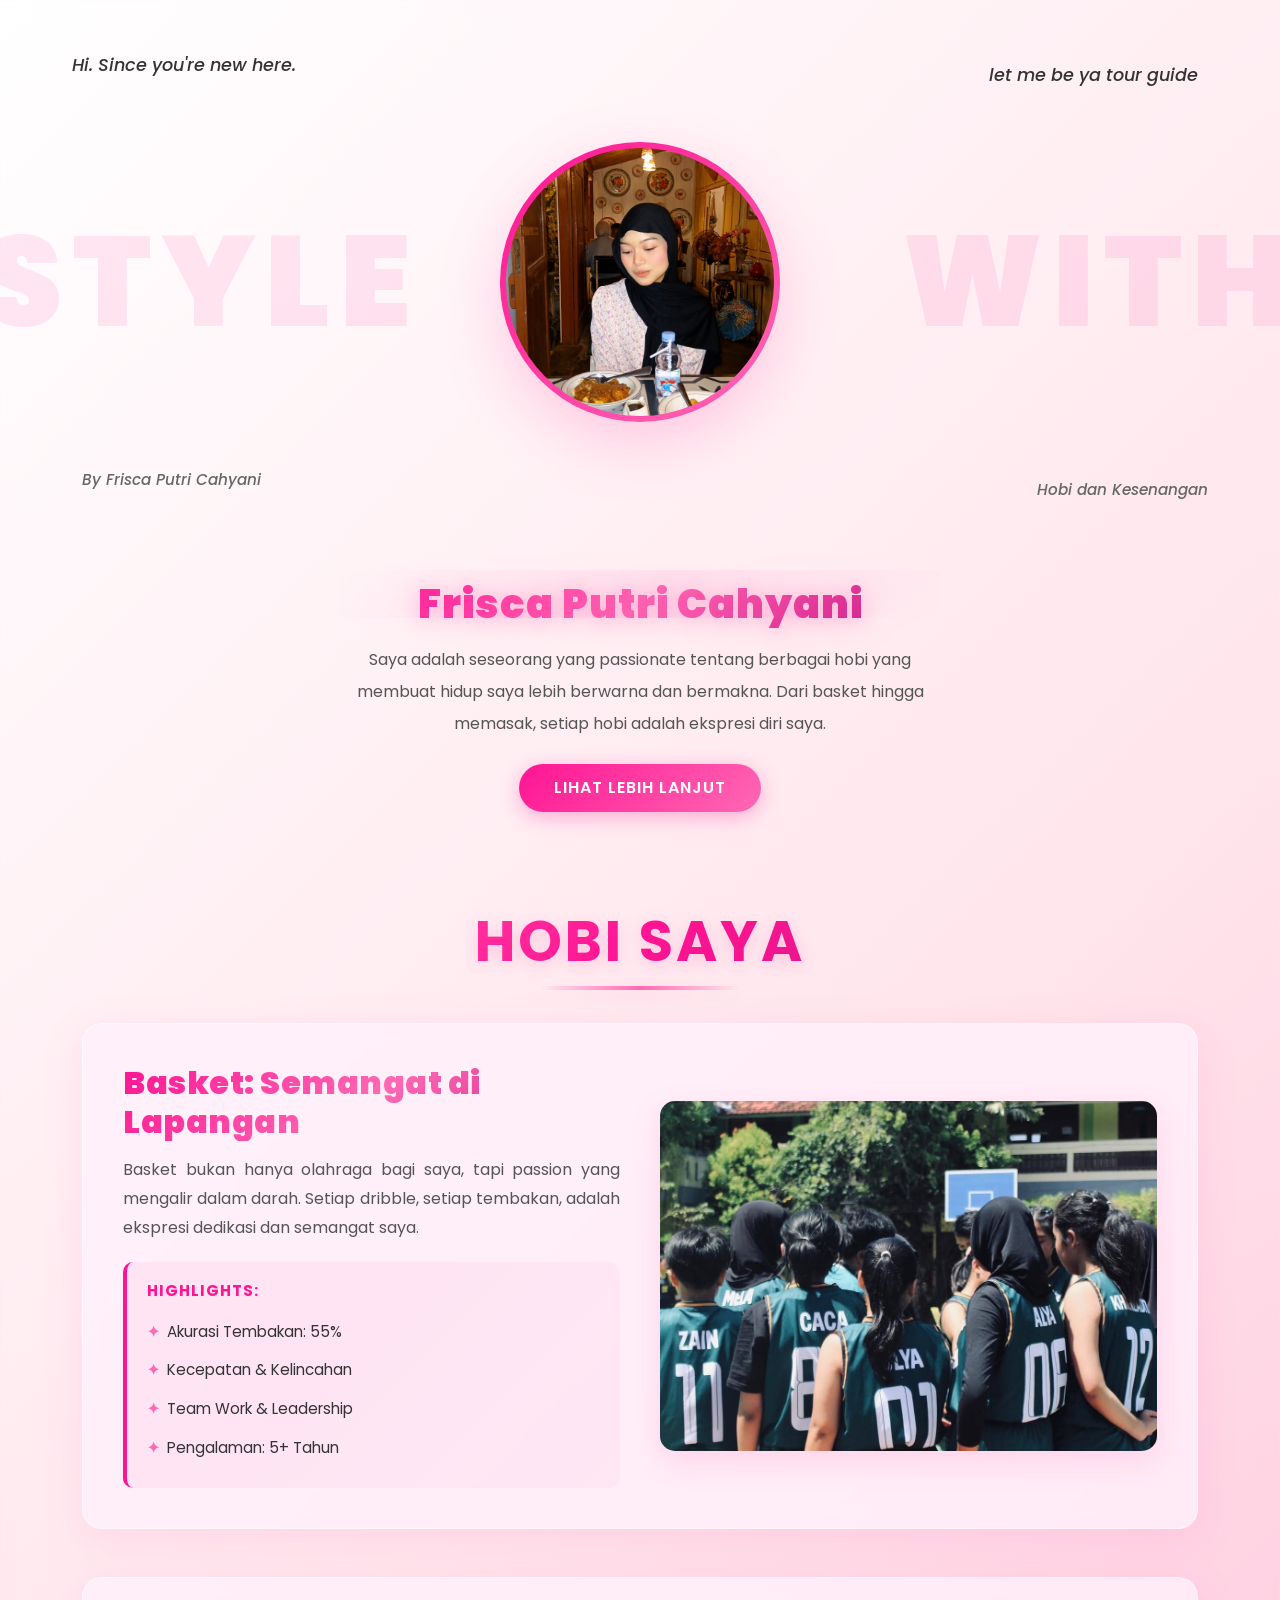
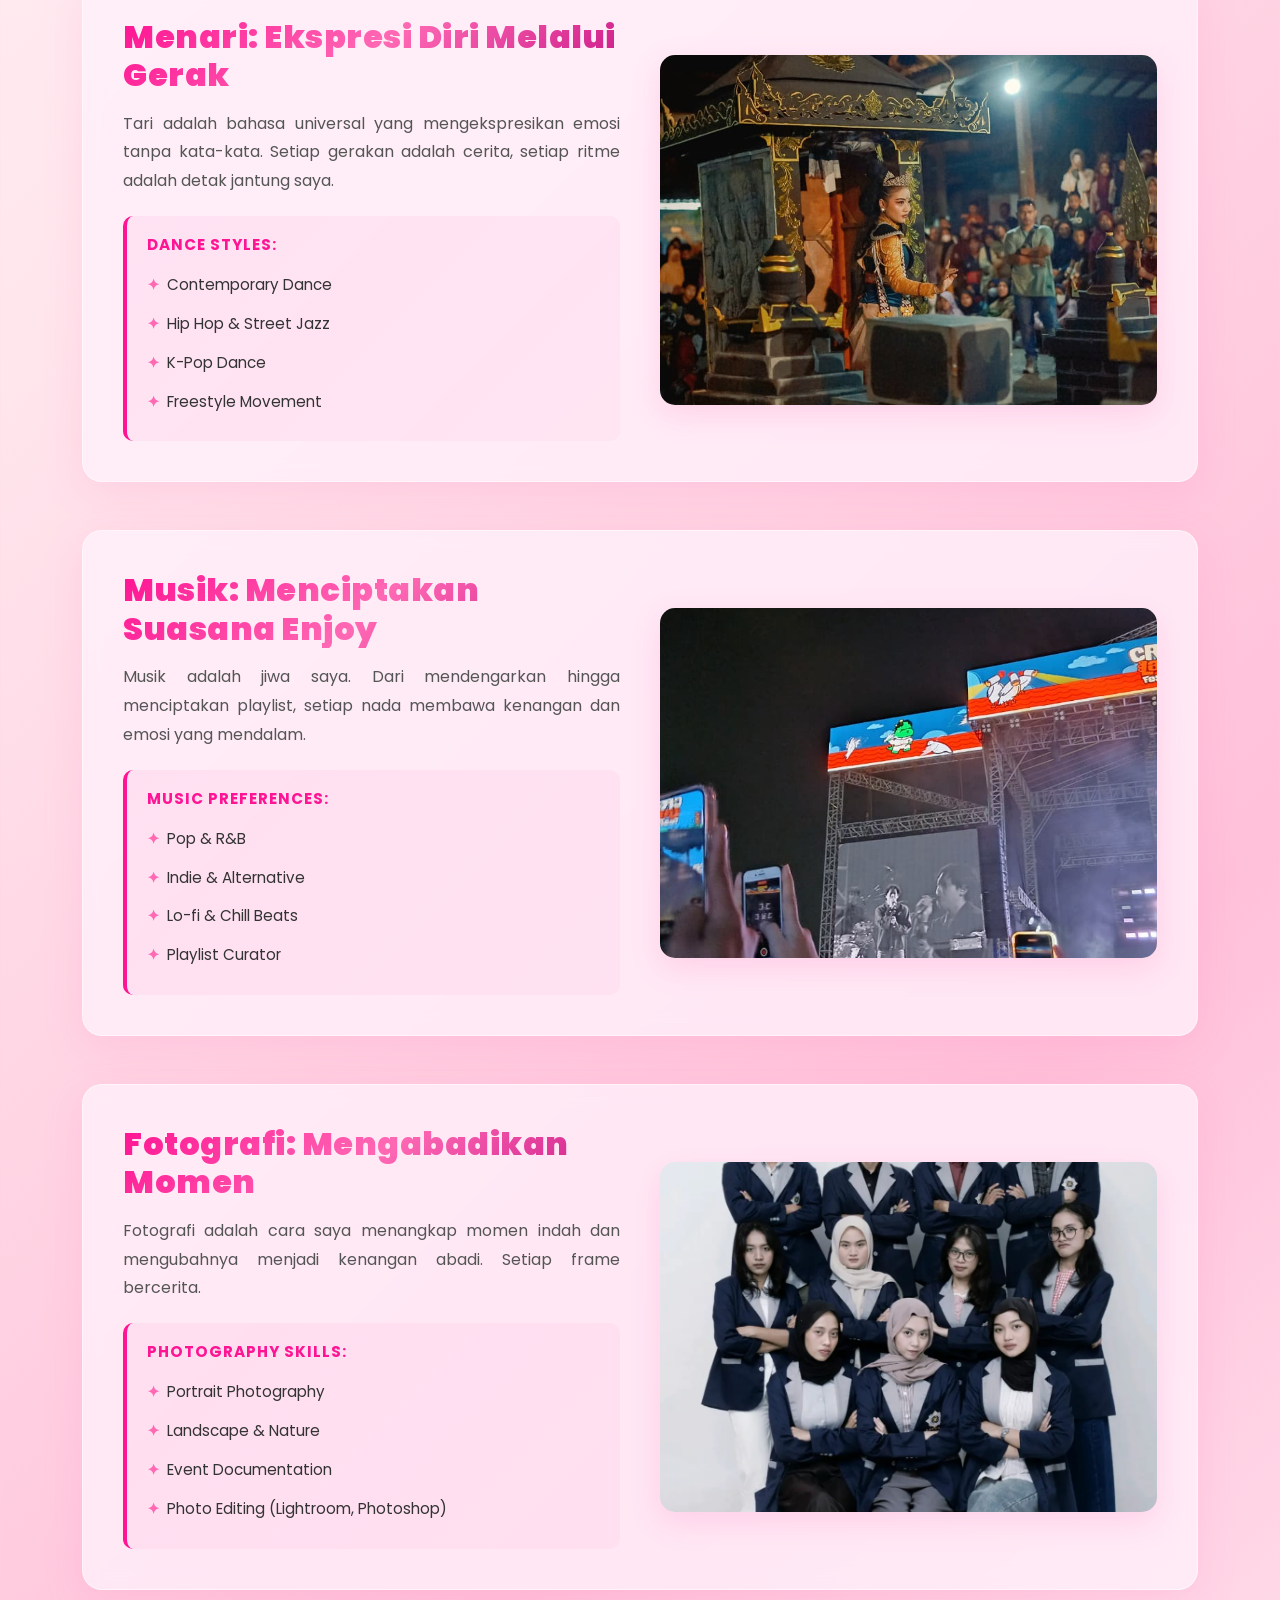
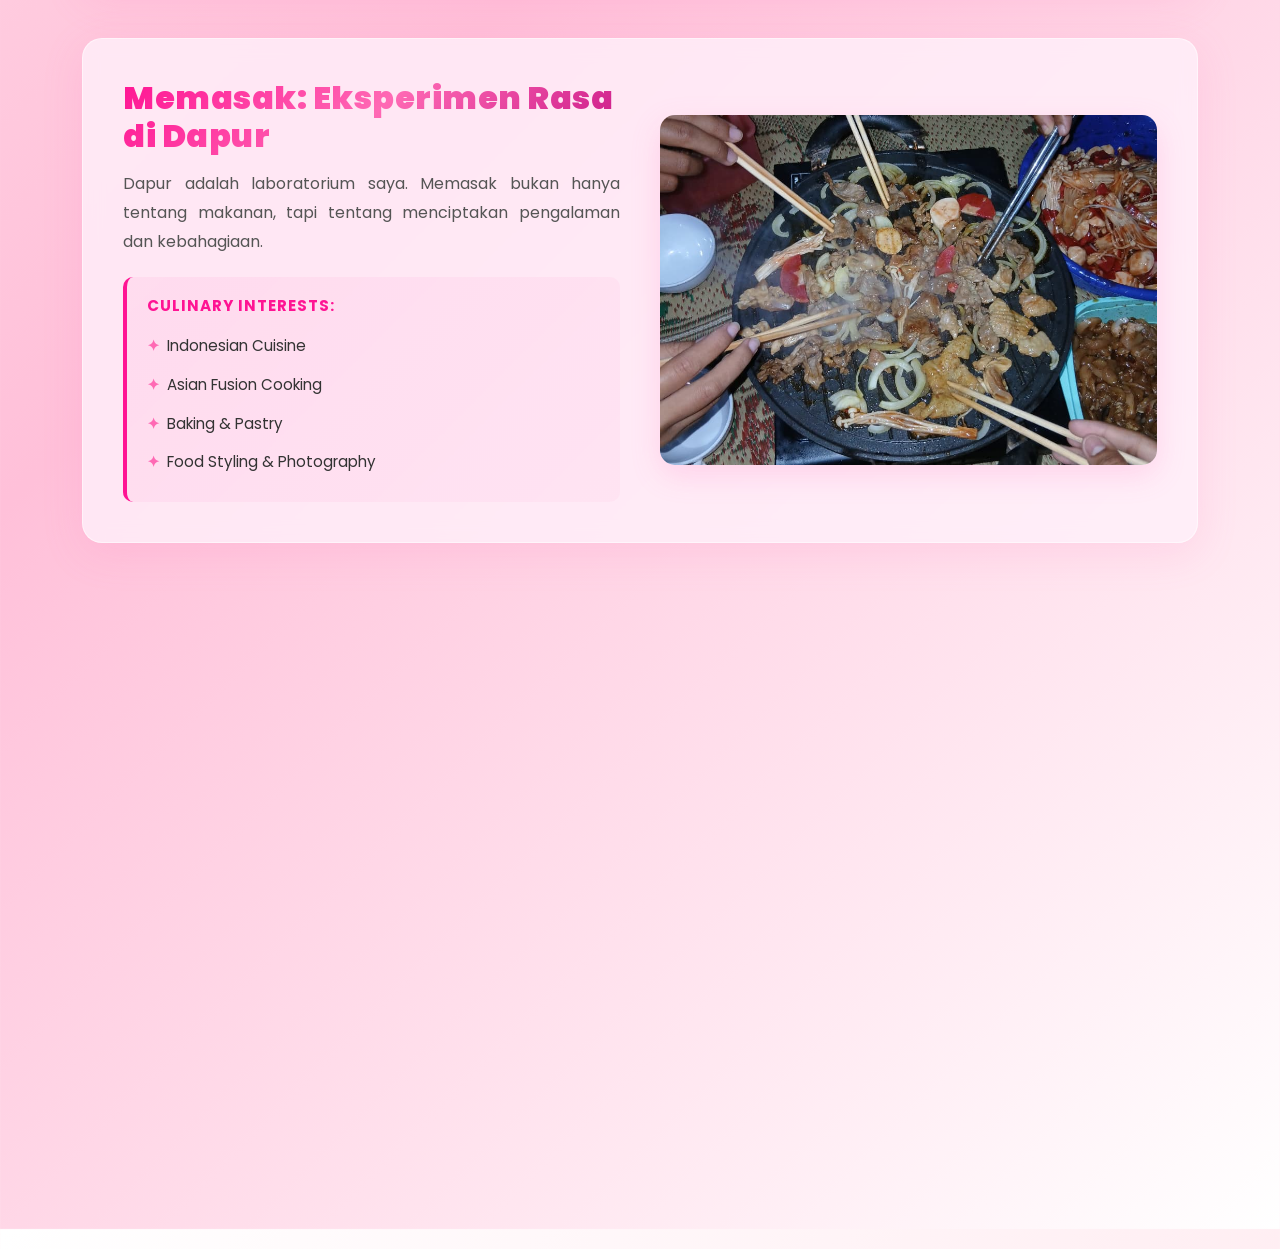
==== index.html @ e62636aa "Add initial HTML, CSS, and JavaScript files for personal profile project" ====
<!DOCTYPE html>
<html lang="id">
<head>
    <meta charset="UTF-8">
    <meta name="viewport" content="width=device-width, initial-scale=1.0">
    <title>Profil Saya: Perjalanan Basket</title>
    
    <link href="https://cdn.jsdelivr.net/npm/bootstrap@5.3.0/dist/css/bootstrap.min.css" rel="stylesheet">
    
    <link href="https://unpkg.com/aos@2.3.1/dist/aos.css" rel="stylesheet">
    
    <link rel="stylesheet" href="https://cdnjs.cloudflare.com/ajax/libs/font-awesome/6.4.0/css/all.min.css">
    
    <link href="https://fonts.googleapis.com/css2?family=Poppins:wght@300;400;600;700&display=swap" rel="stylesheet">
    
    <link rel="stylesheet" href="styles.css">
</head>
<body>

    <div class="container-fluid p-0">
        <main class="main-content p-4 p-lg-5">
            
            <div class="hero-section position-relative" data-aos="fade-up">
                <div class="hero-background">
                    <!-- Text di atas kiri -->
                    <div class="floating-text text-top-left">
                        <p>Hi. Since you're new here.</p>
                    </div>

                    <!-- Foto di tengah -->
                    <div class="profile-image-container">
                        <div class="profile-image-wrapper">
                            <img src="image.png" alt="Foto Profil" class="profile-image">
                        </div>
                    </div>

                    <!-- Text di atas kanan -->
                    <div class="floating-text text-top-right">
                        <p>let me be ya tour guide</p>
                    </div>

                    <!-- Big text belakang (left) -->
                    <div class="big-background-text text-left-bg">STYLE</div>

                    <!-- Big text belakang (right) -->
                    <div class="big-background-text text-right-bg">WITH</div>

                    <!-- Small text di bawah kanan -->
                    <div class="floating-text text-bottom-right">
                        <p>Hobi dan Kesenangan</p>
                    </div>

                    <!-- Small text di bawah kiri -->
                    <div class="floating-text text-bottom-left">
                        <p>By Frisca Putri Cahyani</p>
                    </div>
                </div>

                <!-- Profile info -->
                <div class="profile-info-section text-center mt-5">
                    <h1 class="profile-name mb-3">Frisca Putri Cahyani</h1>
                    <p class="profile-description text-muted lh-lg">
                        Saya adalah seseorang yang passionate tentang berbagai hobi yang membuat hidup saya lebih berwarna dan bermakna. Dari basket hingga memasak, setiap hobi adalah ekspresi diri saya.
                    </p>
                    <div class="mt-4">
                        <button class="btn btn-custom">LIHAT LEBIH LANJUT</button>
                    </div>
                </div>
            </div>

            <div class="container py-5" data-aos="fade-up">
                <h2 class="text-center fw-bold hobi-heading mb-5">HOBI SAYA</h2>
                
                <!-- Hobby 1: Basket -->
                <div class="hobby-portfolio mb-5 portfolio-item" data-aos="fade-up">
                    <div class="portfolio-container">
                        <div class="portfolio-left">
                            <h3 class="portfolio-title">Basket: Semangat di Lapangan</h3>
                            <p class="portfolio-text">
                                Basket bukan hanya olahraga bagi saya, tapi passion yang mengalir dalam darah. Setiap dribble, setiap tembakan, adalah ekspresi dedikasi dan semangat saya.
                            </p>
                            <div class="portfolio-highlights">
                                <h5>Highlights:</h5>
                                <ul>
                                    <li>Akurasi Tembakan: 55%</li>
                                    <li>Kecepatan & Kelincahan</li>
                                    <li>Team Work & Leadership</li>
                                    <li>Pengalaman: 5+ Tahun</li>
                                </ul>
                            </div>
                        </div>
                        <div class="portfolio-right">
                            <img src="/images/basket.png" alt="Basket" class="portfolio-image">
                        </div>
                    </div>
                </div>

                <!-- Hobby 2: Menari -->
                <div class="hobby-portfolio mb-5 portfolio-item portfolio-reverse" data-aos="fade-up">
                    <div class="portfolio-container">
                        <div class="portfolio-left">
                            <img src="/images/nari.png" alt="Menari" class="portfolio-image">
                        </div>
                        <div class="portfolio-right">
                            <h3 class="portfolio-title">Menari: Ekspresi Diri Melalui Gerak</h3>
                            <p class="portfolio-text">
                                Tari adalah bahasa universal yang mengekspresikan emosi tanpa kata-kata. Setiap gerakan adalah cerita, setiap ritme adalah detak jantung saya.
                            </p>
                            <div class="portfolio-highlights">
                                <h5>Dance Styles:</h5>
                                <ul>
                                    <li>Contemporary Dance</li>
                                    <li>Hip Hop & Street Jazz</li>
                                    <li>K-Pop Dance</li>
                                    <li>Freestyle Movement</li>
                                </ul>
                            </div>
                        </div>
                    </div>
                </div>

                <!-- Hobby 3: Musik -->
                <div class="hobby-portfolio mb-5 portfolio-item" data-aos="fade-up">
                    <div class="portfolio-container">
                        <div class="portfolio-left">
                            <h3 class="portfolio-title">Musik: Menciptakan Suasana Enjoy</h3>
                            <p class="portfolio-text">
                                Musik adalah jiwa saya. Dari mendengarkan hingga menciptakan playlist, setiap nada membawa kenangan dan emosi yang mendalam.
                            </p>
                            <div class="portfolio-highlights">
                                <h5>Music Preferences:</h5>
                                <ul>
                                    <li>Pop & R&B</li>
                                    <li>Indie & Alternative</li>
                                    <li>Lo-fi & Chill Beats</li>
                                    <li>Playlist Curator</li>
                                </ul>
                            </div>
                        </div>
                        <div class="portfolio-right">
                            <img src="/images/music.png" class="portfolio-image">
                        </div>
                    </div>
                </div>

                <!-- Hobby 4: Fotografi -->
                <div class="hobby-portfolio mb-5 portfolio-item portfolio-reverse" data-aos="fade-up">
                    <div class="portfolio-container">
                        <div class="portfolio-left">
                            <img src="/images/foto.png" alt="Fotografi" class="portfolio-image">
                        </div>
                        <div class="portfolio-right">
                            <h3 class="portfolio-title">Fotografi: Mengabadikan Momen</h3>
                            <p class="portfolio-text">
                                Fotografi adalah cara saya menangkap momen indah dan mengubahnya menjadi kenangan abadi. Setiap frame bercerita.
                            </p>
                            <div class="portfolio-highlights">
                                <h5>Photography Skills:</h5>
                                <ul>
                                    <li>Portrait Photography</li>
                                    <li>Landscape & Nature</li>
                                    <li>Event Documentation</li>
                                    <li>Photo Editing (Lightroom, Photoshop)</li>
                                </ul>
                            </div>
                        </div>
                    </div>
                </div>

                <!-- Hobby 5: Memasak -->
                <div class="hobby-portfolio mb-5 portfolio-item" data-aos="fade-up">
                    <div class="portfolio-container">
                        <div class="portfolio-left">
                            <h3 class="portfolio-title">Memasak: Eksperimen Rasa di Dapur</h3>
                            <p class="portfolio-text">
                                Dapur adalah laboratorium saya. Memasak bukan hanya tentang makanan, tapi tentang menciptakan pengalaman dan kebahagiaan.
                            </p>
                            <div class="portfolio-highlights">
                                <h5>Culinary Interests:</h5>
                                <ul>
                                    <li>Indonesian Cuisine</li>
                                    <li>Asian Fusion Cooking</li>
                                    <li>Baking & Pastry</li>
                                    <li>Food Styling & Photography</li>
                                </ul>
                            </div>
                        </div>
                        <div class="portfolio-right">
                            <img src="/images/masak.png" alt="Memasak" class="portfolio-image">
                        </div>
                    </div>
                </div>
            </div>

            <div class="portfolio-showcase mb-5" data-aos="fade-up">
                <h3 class="showcase-title mb-5">Galeri & Achievement</h3>
                
                <!-- Showcase Grid Layout -->
                <div class="showcase-grid">
                    <!-- Item 1: Image Grid -->
                    <div class="showcase-item showcase-item-1">
                        <div class="item-content">
                            <div class="image-grid-small">
                                <img src="/images/basket.png" alt="Basket 1">
                                <img src="/images/basket1.png" alt="Basket 2">
                                <img src="/images/basket2.png" alt="Basket 3">
                            </div>
                            <div class="item-text">
                                <h5>Basket Journey</h5>
                                <p>Momen-momen terbaik dalam perjalanan basket saya</p>
                            </div>
                        </div>
                    </div>

                    <!-- Item 4: Spotify Music Link -->
                    <div class="showcase-item showcase-item-4">
                        <div class="item-content">
                            <div class="spotify-section">
                                <h6>My Music Playlist</h6>
                                <div class="spotify-logo-container">
                                    <i class="fab fa-spotify"></i>
                                </div>
                                <p class="spotify-text">Dengarkan playlist favorit saya di Spotify</p>
                                <a href="https://open.spotify.com" target="_blank" class="spotify-btn">
                                    <i class="fab fa-spotify"></i> Open Spotify
                                </a>
                                <div class="music-genres">
                                    <span class="genre-tag">Pop & R&B</span>
                                    <span class="genre-tag">Indie</span>
                                    <span class="genre-tag">Lo-fi</span>
                                </div>
                            </div>
                        </div>
                    </div>

                    <!-- Item 6: Text & Quote -->
                    <div class="showcase-item showcase-item-6">
                        <div class="item-content">
                            <div class="quote-section">
                                <h5>"and that's a wrap."</h5>
                                <div class="quote-details">
                                    <p>Terima kasih telah menjelajahi dunia hobi saya. Setiap passion adalah journey yang terus berkembang dan membawa makna dalam hidup saya.</p>
                                    <p class="signature">- Frisca Putri Cahyani</p>
                                </div>
                            </div>
                        </div>
                    </div>
                </div>
            </div>

        </main>
    </div>

    <script src="https://cdn.jsdelivr.net/npm/bootstrap@5.3.0/dist/js/bootstrap.bundle.min.js"></script>
    <script src="https://unpkg.com/aos@2.3.1/dist/aos.js"></script>
    <script>
        AOS.init({
            duration: 800,
            once: true,
        });
    </script>
</body>
</html>
---- styles.css ----
body {
    background-color: #36454F; /* Dark Blue/Charcoal Background */
    font-family: 'Poppins', sans-serif;
}

.main-content {
    /* Main content sekarang mengambil 100% lebar karena sidebar dihapus */
    padding: 2rem !important;
    min-height: 100vh;
}

/* Card Utama (Hero Card) */
.hero-card {
    background-color: #5BC0DE; /* Cyan/Teal dari gambar asli */
    border-radius: 15px;
    box-shadow: 0 10px 30px rgba(0, 0, 0, 0.2);
}

.hero-img {
    max-height: 150px;
    filter: drop-shadow(5px 5px 5px rgba(0, 0, 0, 0.2));
}

.stats-badge .badge-item {
    font-size: 0.9rem;
    font-weight: 600;
}

/* Custom Card Biasa */
.custom-card {
    background: rgba(255, 240, 250, 0.8);
    backdrop-filter: blur(10px);
    -webkit-backdrop-filter: blur(10px);
    border: 1px solid rgba(255, 255, 255, 0.5);
    border-radius: 15px;
    box-shadow: 0 8px 32px 0 rgba(255, 105, 180, 0.15);
}

/* Bar Chart Styling */
.chart-container {
    display: flex;
    align-items: flex-end;
    gap: 8px;
    margin-bottom: 5px;
}

.chart-container .bar {
    width: 15%;
    background-color: #E0E0E0; /* Light Gray for inactive bars */
    border-radius: 4px;
    transition: all 0.3s ease;
}

.chart-container .bar.active {
    background-color: #00BCD4; /* Teal/Cyan for active bar */
    box-shadow: 0 2px 10px rgba(0, 188, 212, 0.4);
}

/* Peach/Orange Card */
.bg-peach {
    background: rgba(255, 200, 221, 0.9) !important;
    backdrop-filter: blur(10px);
    -webkit-backdrop-filter: blur(10px);
    border: 1px solid rgba(255, 255, 255, 0.4);
    color: #333 !important;
}

/* Circular Chart (Win Rate) Styling */
.circular-chart {
    display: block;
    max-width: 80px;
    max-height: 80px;
}

.circle-bg {
    fill: none;
    stroke: #e7e7e7;
    stroke-width: 3.8;
}

.circle {
    fill: none;
    stroke-width: 3.8;
    stroke-linecap: round;
    transition: all 0.5s ease-out;
}

.circular-chart.orange .circle {
    stroke: #FF7043; /* Orange color */
}

.text-orange {
    color: #FF7043 !important;
}

.img-cover {
    object-fit: cover;
}

/* Pastikan body menggunakan warna latar belakang pink dan putih gradient */
body {
    background: linear-gradient(135deg, #FFFFFF 0%, #FFE5EC 35%, #FFC0D9 65%, #FFFFFF 100%);
    font-family: 'Poppins', sans-serif;
    overflow-x: hidden;
    min-height: 100vh;
}

h2.text-uppercase {
    color: #222 !important; /* Warna teks gelap untuk judul utama */
    letter-spacing: 2px; /* Memberi sedikit jarak antar huruf */
}

/* Styling untuk heading HOBI SAYA */
.hobi-heading {
    background: linear-gradient(135deg, #FF69B4 0%, #FF1493 50%, #C71585 100%);
    -webkit-background-clip: text;
    -webkit-text-fill-color: transparent;
    background-clip: text;
    font-size: 3.5rem;
    font-weight: 900;
    letter-spacing: 3px;
    text-transform: uppercase;
    filter: drop-shadow(0 4px 8px rgba(255, 105, 180, 0.3));
    position: relative;
    margin-bottom: 3rem !important;
    animation: fadeInScale 0.8s ease-out;
}

.hobi-heading::after {
    content: '';
    position: absolute;
    bottom: -15px;
    left: 50%;
    transform: translateX(-50%);
    width: 200px;
    height: 4px;
    background: linear-gradient(90deg, transparent, #FF69B4, transparent);
    border-radius: 2px;
}

@keyframes fadeInScale {
    from {
        opacity: 0;
        transform: scale(0.8);
    }
    to {
        opacity: 1;
        transform: scale(1);
    }
}

/* Styling untuk nama Frisca Putri Cahyani */
.profile-name {
    background: linear-gradient(135deg, #FF1493 0%, #FF69B4 25%, #C71585 50%, #FF1493 75%, #FF69B4 100%);
    -webkit-background-clip: text;
    -webkit-text-fill-color: transparent;
    background-clip: text;
    background-size: 200% 200%;
    animation: gradientShift 3s ease infinite;
    font-size: 3rem;
    font-weight: 900;
    letter-spacing: 1px;
    position: relative;
    text-shadow: 0 2px 20px rgba(255, 20, 147, 0.2);
    filter: drop-shadow(0 4px 15px rgba(255, 105, 180, 0.25));
}

.profile-name::before {
    content: '';
    position: absolute;
    top: -10px;
    left: 0;
    right: 0;
    height: 100%;
    background: linear-gradient(135deg, transparent, rgba(255, 105, 180, 0.1), transparent);
    pointer-events: none;
}

@keyframes gradientShift {
    0% {
        background-position: 0% 50%;
    }
    50% {
        background-position: 100% 50%;
    }
    100% {
        background-position: 0% 50%;
    }
}

/* Hero Section Styling */
.hero-section {
    position: relative;
    width: 100%;
    min-height: 600px;
    display: flex;
    flex-direction: column;
    justify-content: center;
    align-items: center;
    margin-bottom: 3rem;
}

.hero-background {
    position: relative;
    width: 100%;
    height: 500px;
    display: flex;
    justify-content: center;
    align-items: center;
}

/* Profile Image Container - foto di tengah */
.profile-image-container {
    position: absolute;
    top: 50%;
    left: 50%;
    transform: translate(-50%, -50%);
    z-index: 5;
}

.profile-image-wrapper {
    position: relative;
    width: 280px;
    height: 280px;
    border-radius: 50%;
    padding: 6px;
    background: linear-gradient(135deg, #FF1493, #FF69B4, #C71585, #FFB6D9);
    background-size: 300% 300%;
    animation: borderGradient 4s ease infinite;
    display: flex;
    align-items: center;
    justify-content: center;
    box-shadow: 0 20px 60px rgba(255, 105, 180, 0.3);
}

.profile-image-wrapper .profile-image {
    width: 100%;
    height: 100%;
    object-fit: cover;
    border-radius: 50%;
    display: block;
    background: white;
}

/* Floating Text Styling */
.floating-text {
    position: absolute;
    font-size: 1.2rem;
    font-weight: 500;
    color: #333;
    white-space: nowrap;
    animation: float 3s ease-in-out infinite;
}

.floating-text p {
    margin: 0;
    font-style: italic;
}

/* Text positioning */
.text-top-left {
    top: 20px;
    left: 40px;
    font-size: 1.1rem;
}

.text-top-right {
    top: 30px;
    right: 50px;
    font-size: 1.1rem;
}

.text-bottom-left {
    bottom: 40px;
    left: 50px;
    font-size: 0.95rem;
    color: #666;
}

.text-bottom-right {
    bottom: 30px;
    right: 40px;
    font-size: 0.95rem;
    color: #666;
}

/* Big background text */
.big-background-text {
    position: absolute;
    font-size: 8rem;
    font-weight: 900;
    color: rgba(255, 105, 180, 0.15);
    white-space: nowrap;
    z-index: 1;
    letter-spacing: 10px;
}

.text-left-bg {
    left: -50px;
    top: 50%;
    transform: translateY(-50%);
}

.text-right-bg {
    right: -50px;
    top: 50%;
    transform: translateY(-50%);
}

/* Floating animation */
@keyframes float {
    0%, 100% {
        transform: translateY(0px);
    }
    50% {
        transform: translateY(-15px);
    }
}

/* Profile info section di bawah */
.profile-info-section {
    position: relative;
    z-index: 10;
    margin-top: 3rem;
}

.profile-info-section .profile-name {
    font-size: 2.5rem;
}

.profile-info-section .profile-description {
    max-width: 600px;
    margin: 0 auto;
    font-size: 1rem;
}

@keyframes borderGradient {
    0% {
        background-position: 0% 50%;
    }
    50% {
        background-position: 100% 50%;
    }
    100% {
        background-position: 0% 50%;
    }
}

/* Profile Subtitle */
.profile-subtitle {
    background: linear-gradient(135deg, #FF69B4, #C71585);
    -webkit-background-clip: text;
    -webkit-text-fill-color: transparent;
    background-clip: text;
    font-weight: 600;
    letter-spacing: 2px;
}

/* Profile Description */
.profile-description {
    line-height: 1.8;
    font-size: 1rem;
    color: #555 !important;
}

/* Custom Button */
.btn-custom {
    background: linear-gradient(135deg, #FF1493, #FF69B4);
    color: white;
    font-weight: 600;
    padding: 12px 35px;
    border: none;
    border-radius: 25px;
    transition: all 0.3s ease;
    box-shadow: 0 5px 20px rgba(255, 20, 147, 0.3);
    text-transform: uppercase;
    letter-spacing: 1px;
}

.btn-custom:hover {
    transform: translateY(-3px);
    box-shadow: 0 10px 30px rgba(255, 20, 147, 0.4);
    color: white;
}

h2.text-white {
    color: #222 !important;
}

h5.text-white {
    color: #222 !important;
}

.text-white {
    color: #222 !important;
}

/* Row untuk item populer */
.popular-items-row {
    display: flex;
    flex-wrap: nowrap;
    justify-content: center;
    padding: 1rem 0;
}

/* Styling untuk setiap card item (hobi) */
.item-card.hobby-card {
    width: 250px; /* Lebar default item hobi */
    min-width: 220px;
    background: rgba(255, 245, 250, 0.7);
    backdrop-filter: blur(10px);
    -webkit-backdrop-filter: blur(10px);
    border: 1px solid rgba(255, 255, 255, 0.4);
    border-radius: 20px;
    overflow: hidden;
    box-shadow: 0 8px 32px 0 rgba(255, 105, 180, 0.2);
    margin: 0 15px;
    transition: all 0.3s ease;
    display: flex;
    flex-direction: column;
    color: #333;
    text-align: center;
}

/* Styling untuk gambar di dalam card */
.item-image {
    width: 100%;
    height: 180px; /* Tinggi gambar agar tidak terlalu besar */
    background-size: cover;
    background-position: center;
    border-radius: 15px 15px 0 0;
    transition: transform 0.3s ease;
    position: relative;
    z-index: 1;
}

.item-image::before {
    content: none; /* Menghilangkan gradient overlay pada gambar */
}

.item-card.hobby-card:hover {
    transform: translateY(-5px); /* Sedikit naik saat hover */
    box-shadow: 0 15px 40px rgba(0, 0, 0, 0.4);
}

.item-card:hover .item-image {
    transform: scale(1.03); /* Efek zoom saat hover */
}

/* Detail teks di bawah gambar */
.item-details {
    padding: 15px;
    background: transparent;
    border-radius: 0 0 20px 20px;
    flex-grow: 1;
    color: #333; /* Warna teks gelap untuk contrast dengan background putih */
}

.item-title {
    font-size: 1.15rem;
    font-weight: 600;
    margin-bottom: 8px;
    color: #222; /* Judul lebih gelap */
}

.item-description {
    font-size: 0.85rem;
    line-height: 1.5;
    margin-bottom: 0;
    color: #555; /* Warna teks deskripsi lebih gelap */
}

/* Styling untuk item yang lebih besar di tengah */
.item-card.large-card.hobby-card {
    width: 280px; /* Lebar yang sedikit lebih besar */
    min-width: 250px;
    transform: scale(1.08); /* Sedikit diperbesar dari yang lain */
    z-index: 10;
    border: 2px solid rgba(255, 255, 255, 0.5);
    box-shadow: 0 15px 50px rgba(255, 105, 180, 0.25);
    background: rgba(255, 240, 250, 0.85);
    backdrop-filter: blur(15px);
    -webkit-backdrop-filter: blur(15px);
}

.item-card.large-card.hobby-card .item-image {
    height: 220px; /* Tinggi gambar yang sedikit lebih besar */
}

/* Portfolio Section Styling */
.hobby-portfolio {
    background: rgba(255, 240, 250, 0.8);
    backdrop-filter: blur(10px);
    -webkit-backdrop-filter: blur(10px);
    border: 1px solid rgba(255, 255, 255, 0.5);
    border-radius: 20px;
    padding: 40px;
    box-shadow: 0 10px 40px rgba(255, 105, 180, 0.15);
    transition: all 0.3s ease;
}

.hobby-portfolio:hover {
    box-shadow: 0 20px 60px rgba(255, 105, 180, 0.25);
    transform: translateY(-5px);
}

.portfolio-container {
    display: grid;
    grid-template-columns: 1fr 1fr;
    gap: 40px;
    align-items: center;
}

.portfolio-item.portfolio-reverse .portfolio-container {
    grid-template-columns: 1fr 1fr;
}

.portfolio-item.portfolio-reverse .portfolio-left {
    order: 2;
}

.portfolio-item.portfolio-reverse .portfolio-right {
    order: 1;
}

.portfolio-left,
.portfolio-right {
    display: flex;
    flex-direction: column;
}

.portfolio-title {
    background: linear-gradient(135deg, #FF1493 0%, #FF69B4 50%, #C71585 100%);
    -webkit-background-clip: text;
    -webkit-text-fill-color: transparent;
    background-clip: text;
    font-size: 2rem;
    font-weight: 900;
    margin-bottom: 15px;
    letter-spacing: 0.5px;
}

.portfolio-text {
    color: #555;
    font-size: 1rem;
    line-height: 1.8;
    margin-bottom: 20px;
    text-align: justify;
}

.portfolio-highlights {
    background: linear-gradient(135deg, rgba(255, 20, 147, 0.05), rgba(255, 105, 180, 0.05));
    border-left: 4px solid #FF1493;
    padding: 20px;
    border-radius: 10px;
}

.portfolio-highlights h5 {
    color: #FF1493;
    font-weight: 700;
    margin-bottom: 12px;
    font-size: 0.95rem;
    text-transform: uppercase;
    letter-spacing: 1px;
}

.portfolio-highlights ul {
    list-style: none;
    padding: 0;
    margin: 0;
}

.portfolio-highlights ul li {
    color: #333;
    padding: 8px 0;
    font-size: 0.95rem;
    position: relative;
    padding-left: 20px;
}

.portfolio-highlights ul li::before {
    content: '✦';
    position: absolute;
    left: 0;
    color: #FF69B4;
    font-weight: bold;
}

.portfolio-image {
    width: 100%;
    height: 350px;
    object-fit: cover;
    border-radius: 15px;
    box-shadow: 0 10px 30px rgba(255, 105, 180, 0.2);
    transition: all 0.3s ease;
}

.hobby-portfolio:hover .portfolio-image {
    transform: scale(1.05);
}

/* Responsive Design */
@media (max-width: 768px) {
    .portfolio-container {
        grid-template-columns: 1fr;
        gap: 20px;
    }
    
    .portfolio-item.portfolio-reverse .portfolio-left {
        order: 1;
    }
    
    .portfolio-item.portfolio-reverse .portfolio-right {
        order: 2;
    }
    
    .hobby-portfolio {
        padding: 25px;
    }
    
    .portfolio-title {
        font-size: 1.5rem;
    }
    
    .portfolio-image {
        height: 250px;
    }
}

/* Pastikan Anda memiliki CSS ini di styles.css */
.item-image {
    width: 100%;
    /* Nilai ini sangat penting agar background-image bisa terlihat */
    height: 180px; 
    
    background-size: cover;
    background-position: center;
    border-radius: 10px 10px 0 0;
    /* ... properti CSS lainnya ... */
}

/* Portfolio Showcase Section */
.portfolio-showcase {
    margin-top: 4rem;
}

.showcase-title {
    background: linear-gradient(135deg, #FF1493 0%, #FF69B4 50%, #C71585 100%);
    -webkit-background-clip: text;
    -webkit-text-fill-color: transparent;
    background-clip: text;
    font-size: 2.5rem;
    font-weight: 900;
    letter-spacing: 1px;
}

/* Showcase Grid Layout */
.showcase-grid {
    display: grid;
    grid-template-columns: repeat(3, 1fr);
    gap: 25px;
    margin-top: 2rem;
}

.showcase-item {
    background: rgba(255, 240, 250, 0.8);
    backdrop-filter: blur(10px);
    -webkit-backdrop-filter: blur(10px);
    border: 1px solid rgba(255, 255, 255, 0.5);
    border-radius: 20px;
    padding: 30px;
    box-shadow: 0 10px 40px rgba(255, 105, 180, 0.15);
    transition: all 0.3s ease;
    overflow: hidden;
    min-height: 350px;
    display: flex;
    align-items: center;
    justify-content: center;
}

.showcase-item:hover {
    transform: translateY(-10px);
    box-shadow: 0 20px 60px rgba(255, 105, 180, 0.25);
}

.item-content {
    width: 100%;
    height: 100%;
    display: flex;
    flex-direction: column;
    justify-content: space-between;
}

/* Image Grid Small */
.image-grid-small {
    display: grid;
    grid-template-columns: repeat(3, 1fr);
    gap: 10px;
    margin-bottom: 15px;
}

.image-grid-small img {
    width: 100%;
    height: 100px;
    object-fit: cover;
    border-radius: 10px;
    transition: all 0.3s ease;
}

.image-grid-small img:hover {
    transform: scale(1.1);
    box-shadow: 0 8px 20px rgba(255, 105, 180, 0.3);
}

.item-text {
    text-align: center;
}

.item-text h5 {
    color: #FF1493;
    font-weight: 700;
    margin-bottom: 8px;
    font-size: 1.1rem;
}

.item-text p {
    color: #666;
    font-size: 0.9rem;
    margin: 0;
}

/* Chart Section */
.chart-section {
    margin-bottom: 20px;
}

.chart-section h5 {
    color: #FF1493;
    font-weight: 700;
    margin-bottom: 15px;
    font-size: 1rem;
}

.mini-chart {
    display: flex;
    align-items: flex-end;
    gap: 12px;
    height: 100px;
    margin-bottom: 20px;
}

.chart-bar {
    flex: 1;
    border-radius: 5px;
    transition: all 0.3s ease;
}

.chart-bar:hover {
    opacity: 0.8;
    transform: scaleY(1.1);
}

.description-text small {
    color: #FF1493;
    font-weight: 600;
    text-transform: uppercase;
    letter-spacing: 0.5px;
}

.description-text p {
    color: #666;
    font-size: 0.9rem;
    margin: 5px 0 0 0;
}

/* Large Image Section */
.large-image-section {
    position: relative;
    width: 100%;
    height: 280px;
    border-radius: 15px;
    overflow: hidden;
    margin-bottom: 15px;
}

.large-image-section img {
    width: 100%;
    height: 100%;
    object-fit: cover;
    transition: all 0.3s ease;
}

.showcase-item:hover .large-image-section img {
    transform: scale(1.05);
}

.overlay-text {
    text-align: center;
}

.overlay-text h5 {
    color: #FF1493;
    font-weight: 700;
    margin-bottom: 5px;
}

.overlay-text p {
    color: #666;
    font-size: 0.9rem;
    margin: 0;
}

/* Spotify Section Styling */
.spotify-section {
    display: flex;
    flex-direction: column;
    align-items: center;
    justify-content: center;
    height: 100%;
    text-align: center;
    gap: 15px;
}

.spotify-section h6 {
    color: #FF1493;
    font-weight: 700;
    margin: 0;
    font-size: 1.1rem;
    letter-spacing: 0.5px;
}

.spotify-logo-container {
    font-size: 4rem;
    color: #1DB954;
    transition: all 0.3s ease;
    animation: spotifyPulse 2s ease-in-out infinite;
}

.showcase-item:hover .spotify-logo-container {
    transform: scale(1.15);
}

@keyframes spotifyPulse {
    0%, 100% {
        transform: scale(1);
    }
    50% {
        transform: scale(1.1);
    }
}

.spotify-text {
    color: #666;
    font-size: 0.95rem;
    margin: 0;
    line-height: 1.5;
}

.spotify-btn {
    display: inline-flex;
    align-items: center;
    gap: 10px;
    background: linear-gradient(135deg, #1DB954 0%, #1ed760 100%);
    color: white;
    padding: 12px 30px;
    border-radius: 25px;
    text-decoration: none;
    font-weight: 600;
    transition: all 0.3s ease;
    border: none;
    cursor: pointer;
    box-shadow: 0 5px 20px rgba(29, 185, 84, 0.3);
    font-size: 0.95rem;
}

.spotify-btn:hover {
    transform: translateY(-3px);
    box-shadow: 0 10px 30px rgba(29, 185, 84, 0.5);
    color: white;
    text-decoration: none;
}

.spotify-btn i {
    font-size: 1.2rem;
}

.music-genres {
    display: flex;
    gap: 8px;
    flex-wrap: wrap;
    justify-content: center;
    margin-top: 5px;
}

.genre-tag {
    background: rgba(29, 185, 84, 0.1);
    color: #1DB954;
    padding: 6px 12px;
    border-radius: 15px;
    font-size: 0.8rem;
    font-weight: 600;
    border: 1px solid rgba(29, 185, 84, 0.3);
    transition: all 0.3s ease;
}

.genre-tag:hover {
    background: rgba(29, 185, 84, 0.2);
    border-color: #1DB954;
    transform: scale(1.05);
}

/* Quote Section */
.quote-section {
    text-align: center;
}

.quote-section h5 {
    color: #FF1493;
    font-size: 1.8rem;
    font-weight: 900;
    margin-bottom: 20px;
    font-style: italic;
}

.quote-details p {
    color: #666;
    font-size: 0.95rem;
    line-height: 1.6;
    margin-bottom: 15px;
}

.signature {
    color: #FF69B4 !important;
    font-weight: 600;
    font-style: italic;
}

/* Responsive Design */
@media (max-width: 1024px) {
    .showcase-grid {
        grid-template-columns: repeat(2, 1fr);
    }
}

@media (max-width: 768px) {
    .showcase-grid {
        grid-template-columns: 1fr;
    }
    
    .showcase-item {
        min-height: 300px;
        padding: 20px;
    }
    
    .showcase-title {
        font-size: 2rem;
    }
    
    .text-grid {
        grid-template-columns: 1fr;
    }
}
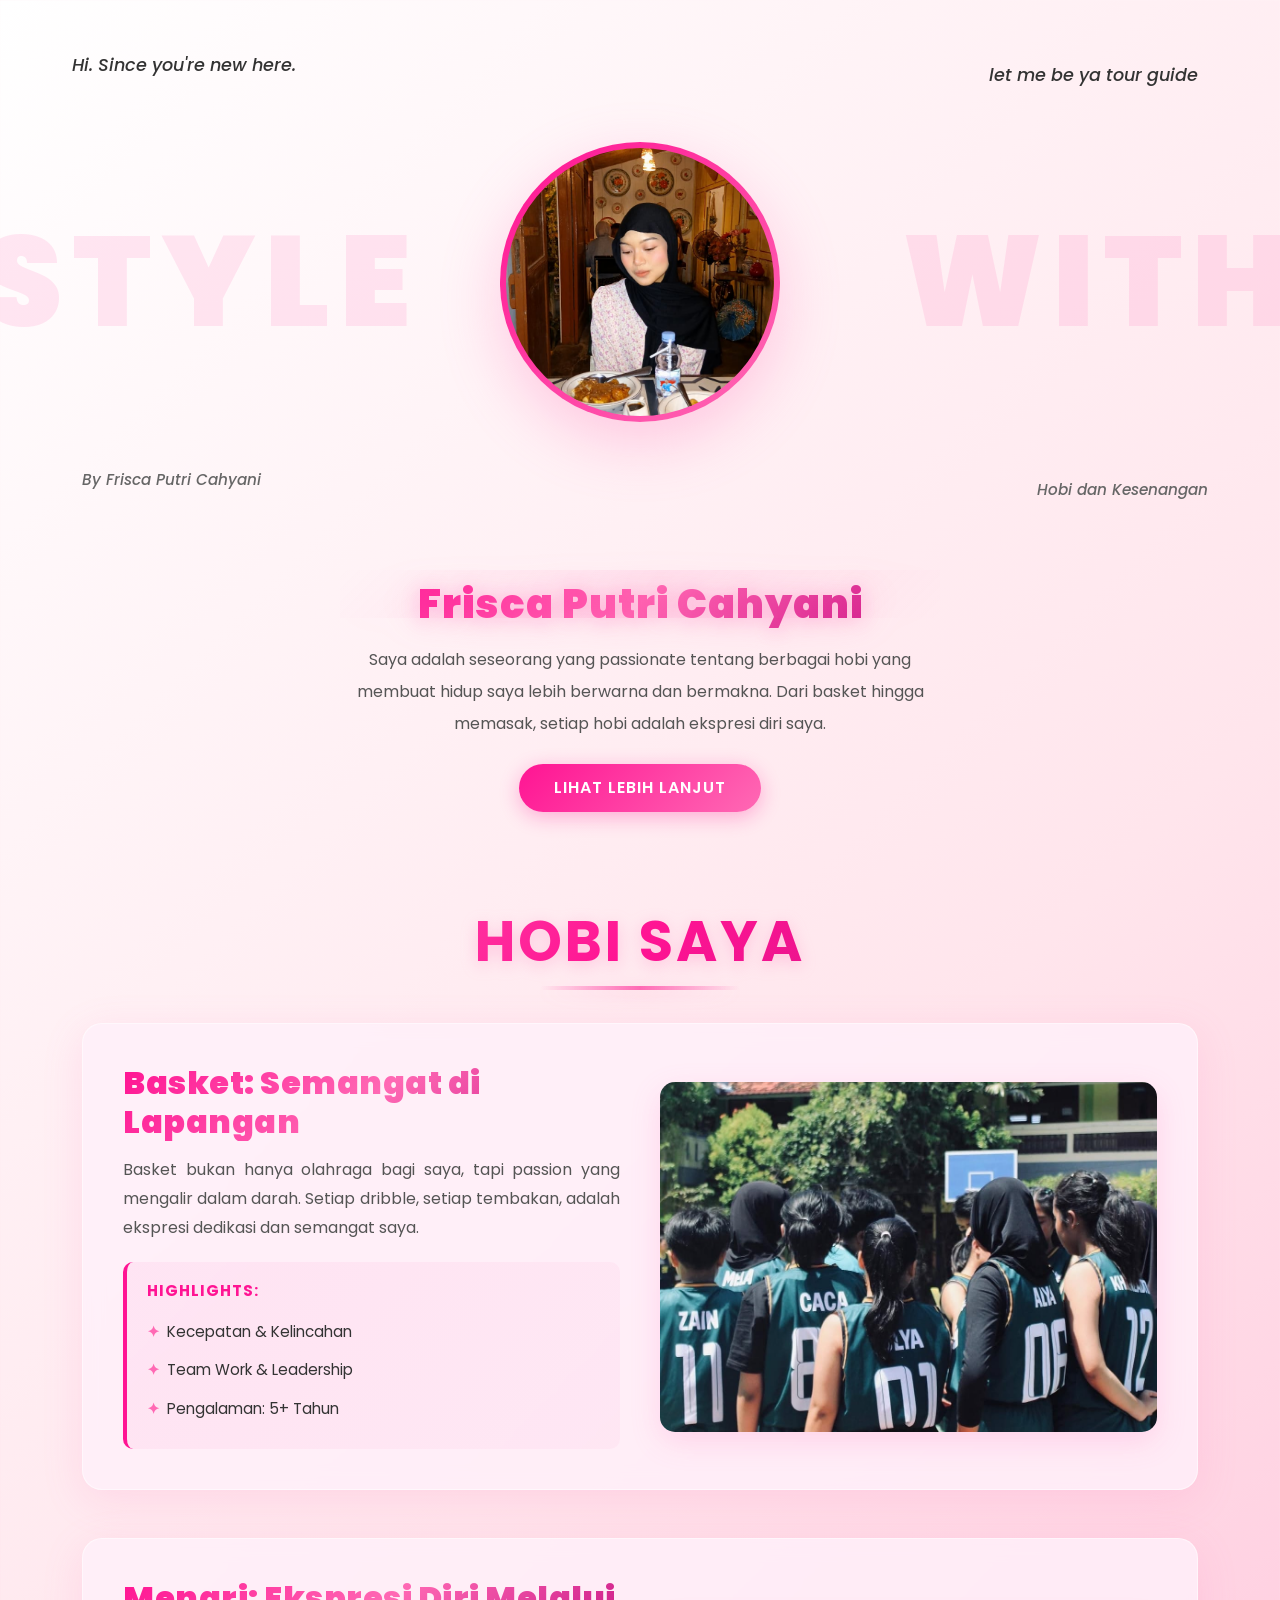
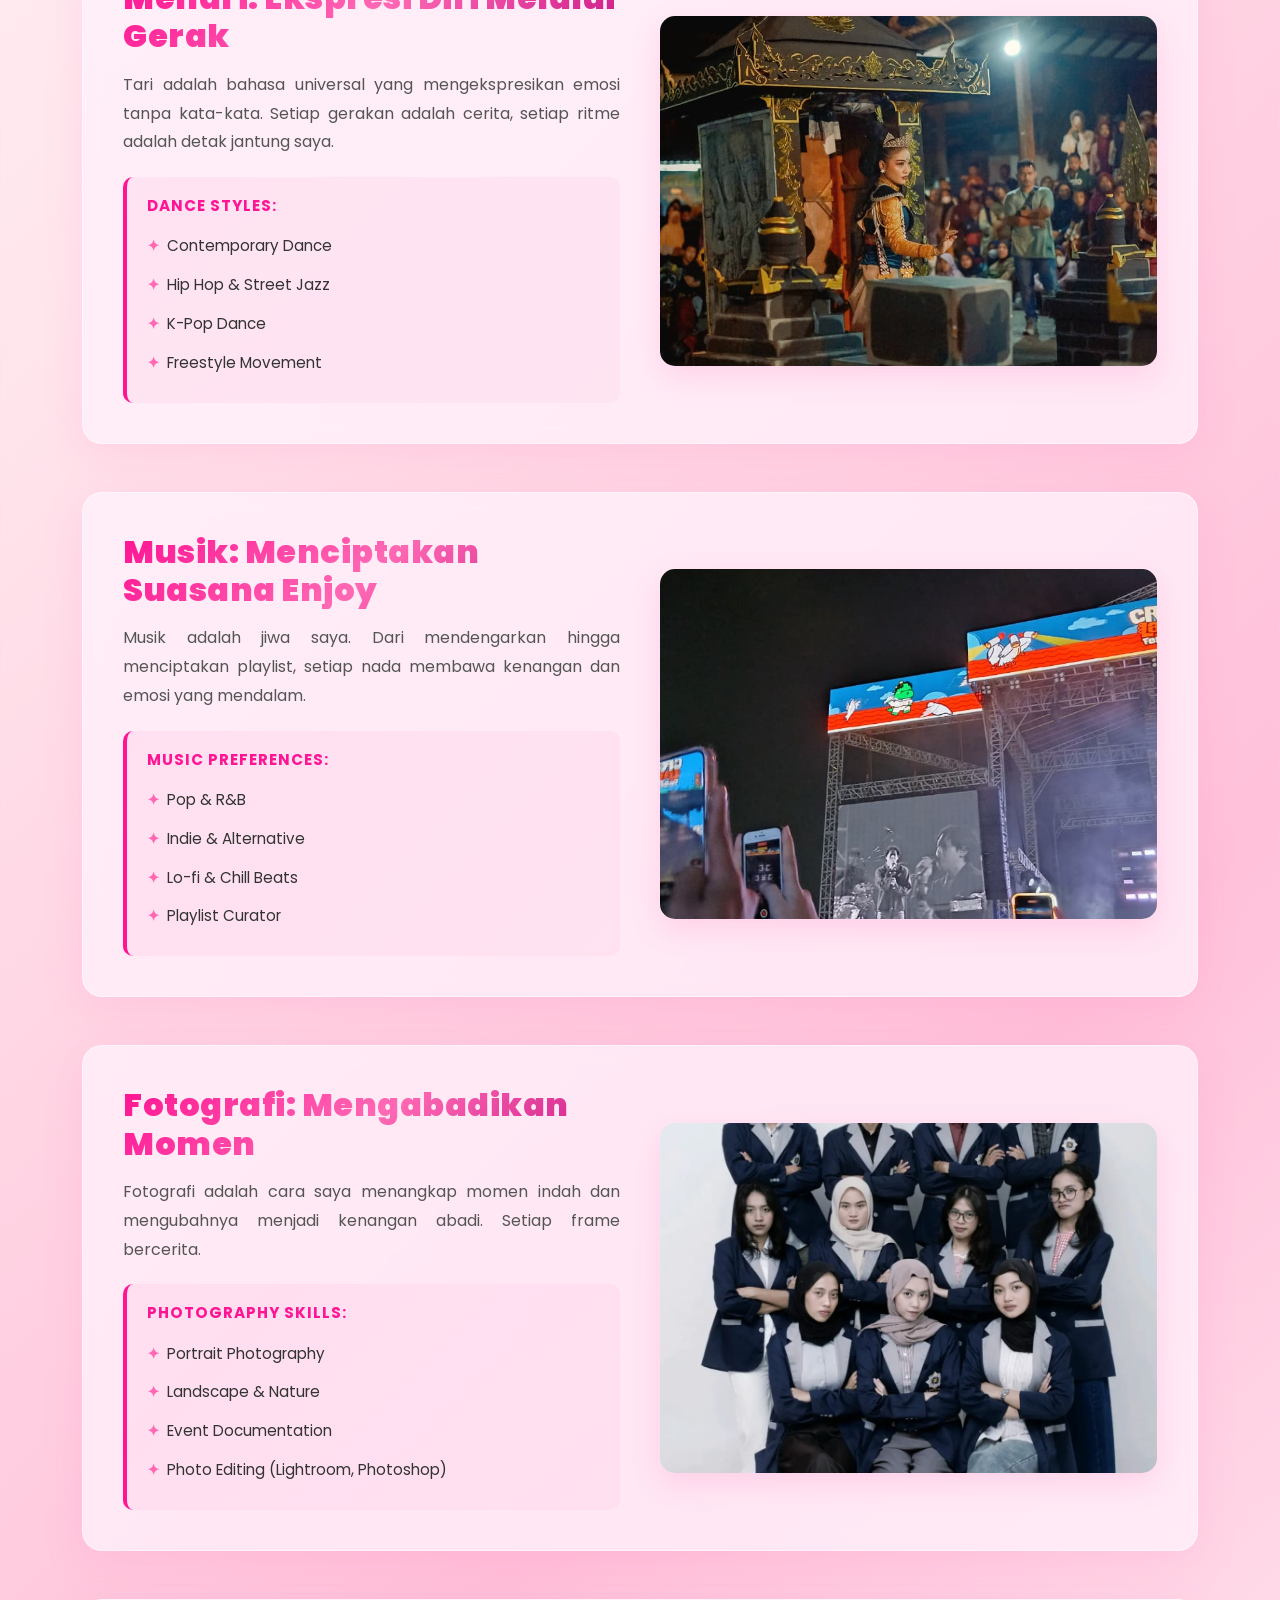
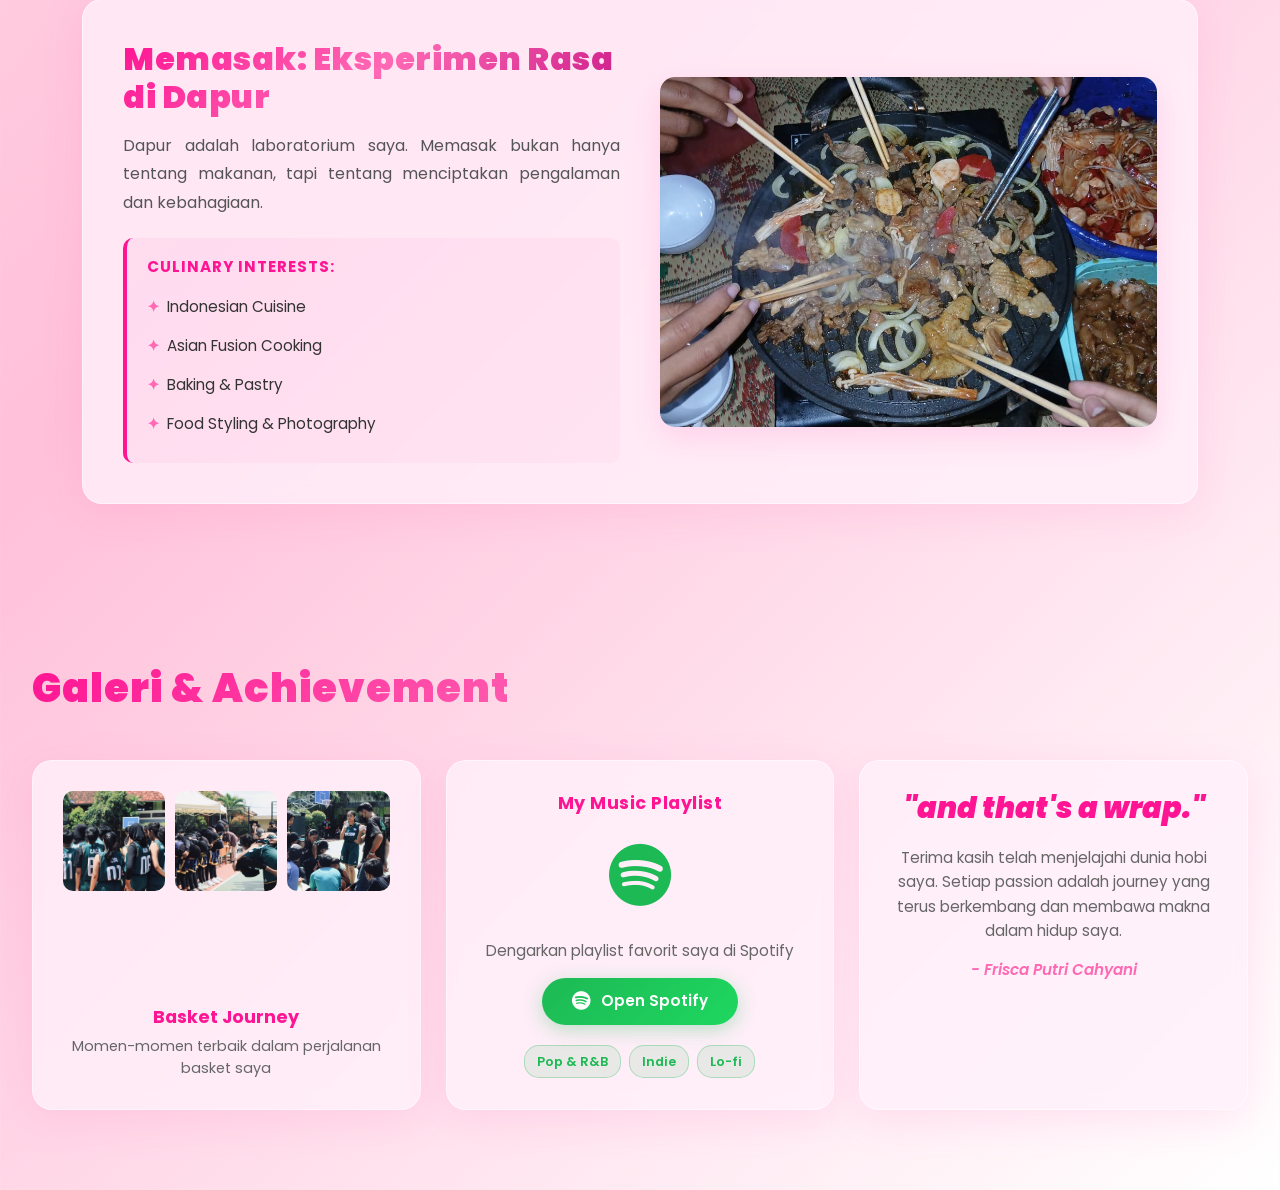
==== commit 2c5b74f2: "Fix image paths and remove redundant highlight entry in profile section" ====
--- a/index.html
+++ b/index.html
@@ -82,7 +82,6 @@
                             <div class="portfolio-highlights">
                                 <h5>Highlights:</h5>
                                 <ul>
-                                    <li>Akurasi Tembakan: 55%</li>
                                     <li>Kecepatan & Kelincahan</li>
                                     <li>Team Work & Leadership</li>
                                     <li>Pengalaman: 5+ Tahun</li>
@@ -99,7 +98,7 @@
                 <div class="hobby-portfolio mb-5 portfolio-item portfolio-reverse" data-aos="fade-up">
                     <div class="portfolio-container">
                         <div class="portfolio-left">
-                            <img src="/images/nari.png" alt="Menari" class="portfolio-image">
+                            <img src="./images/nari.png" alt="Menari" class="portfolio-image">
                         </div>
                         <div class="portfolio-right">
                             <h3 class="portfolio-title">Menari: Ekspresi Diri Melalui Gerak</h3>
@@ -138,7 +137,7 @@
                             </div>
                         </div>
                         <div class="portfolio-right">
-                            <img src="/images/music.png" class="portfolio-image">
+                            <img src="./images/music.png" class="portfolio-image">
                         </div>
                     </div>
                 </div>
@@ -260,4 +259,5 @@
         });
     </script>
 </body>
-</html>+</html>
+
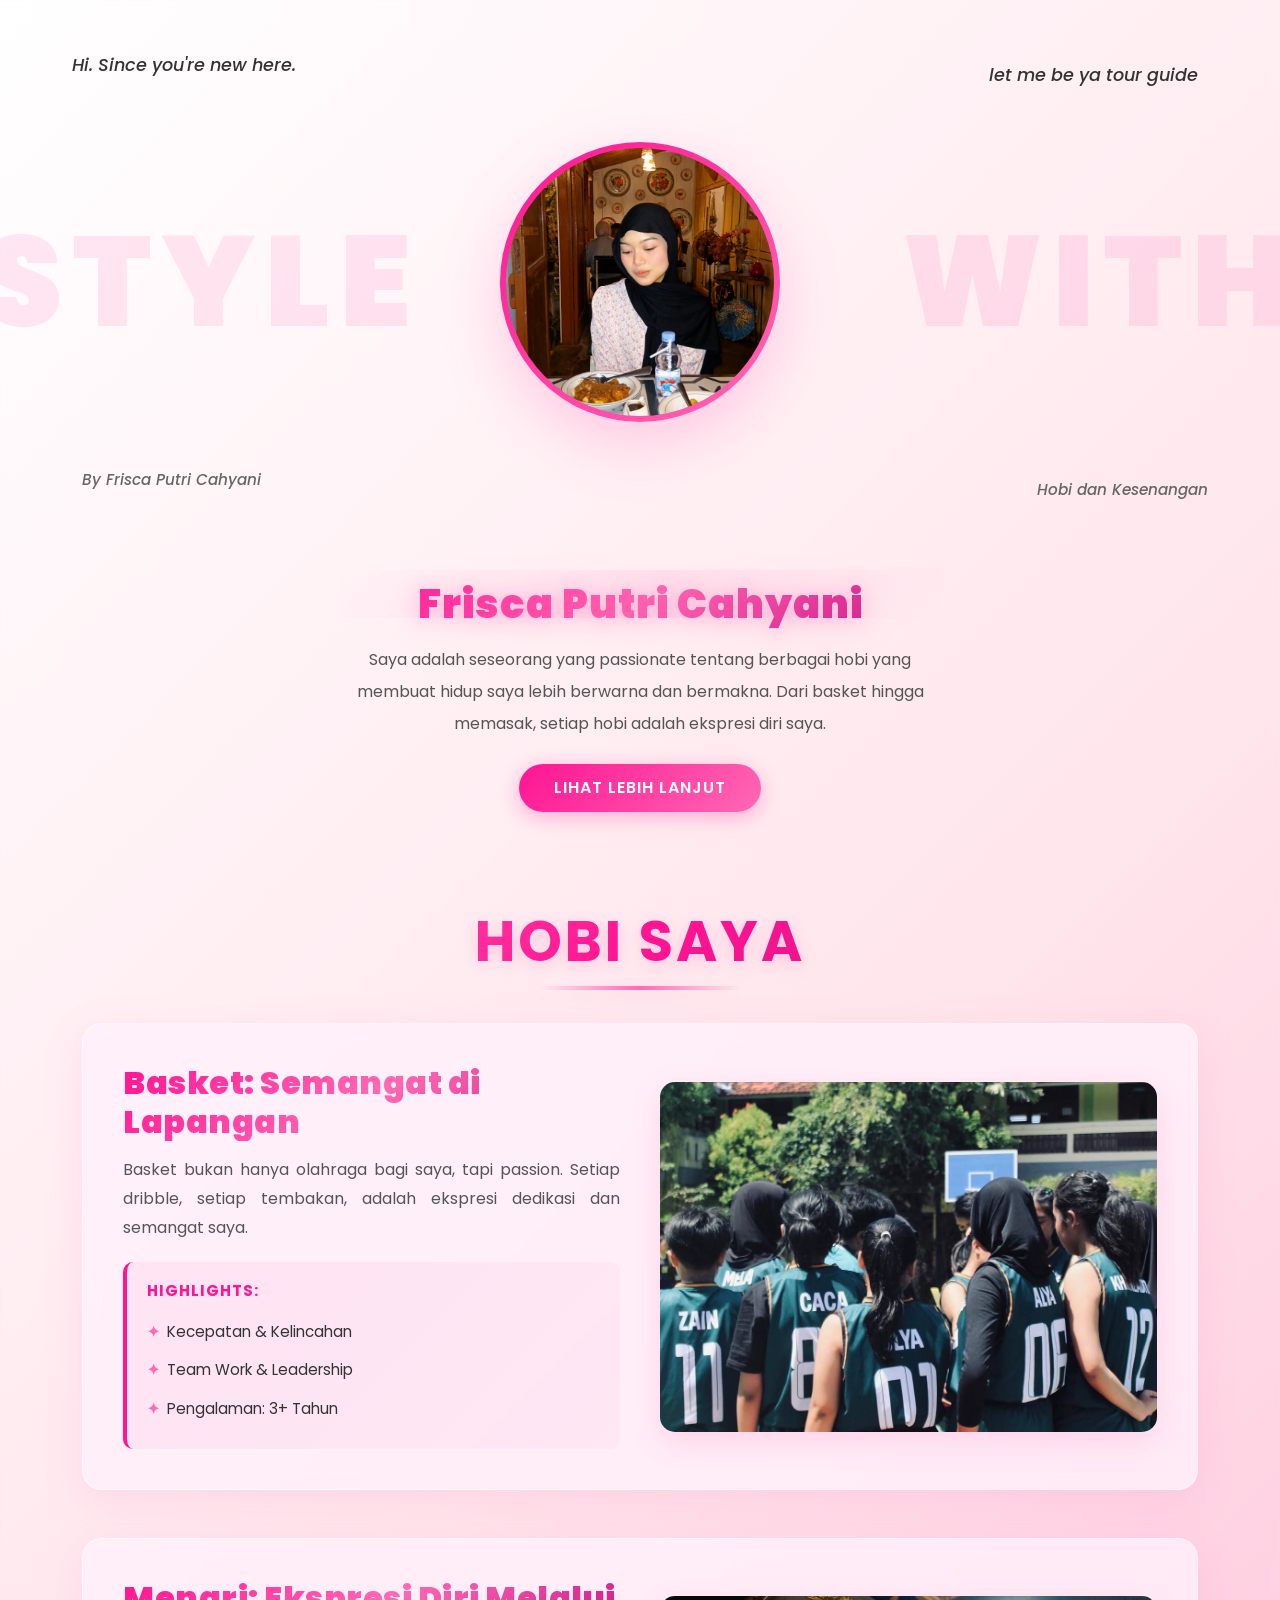
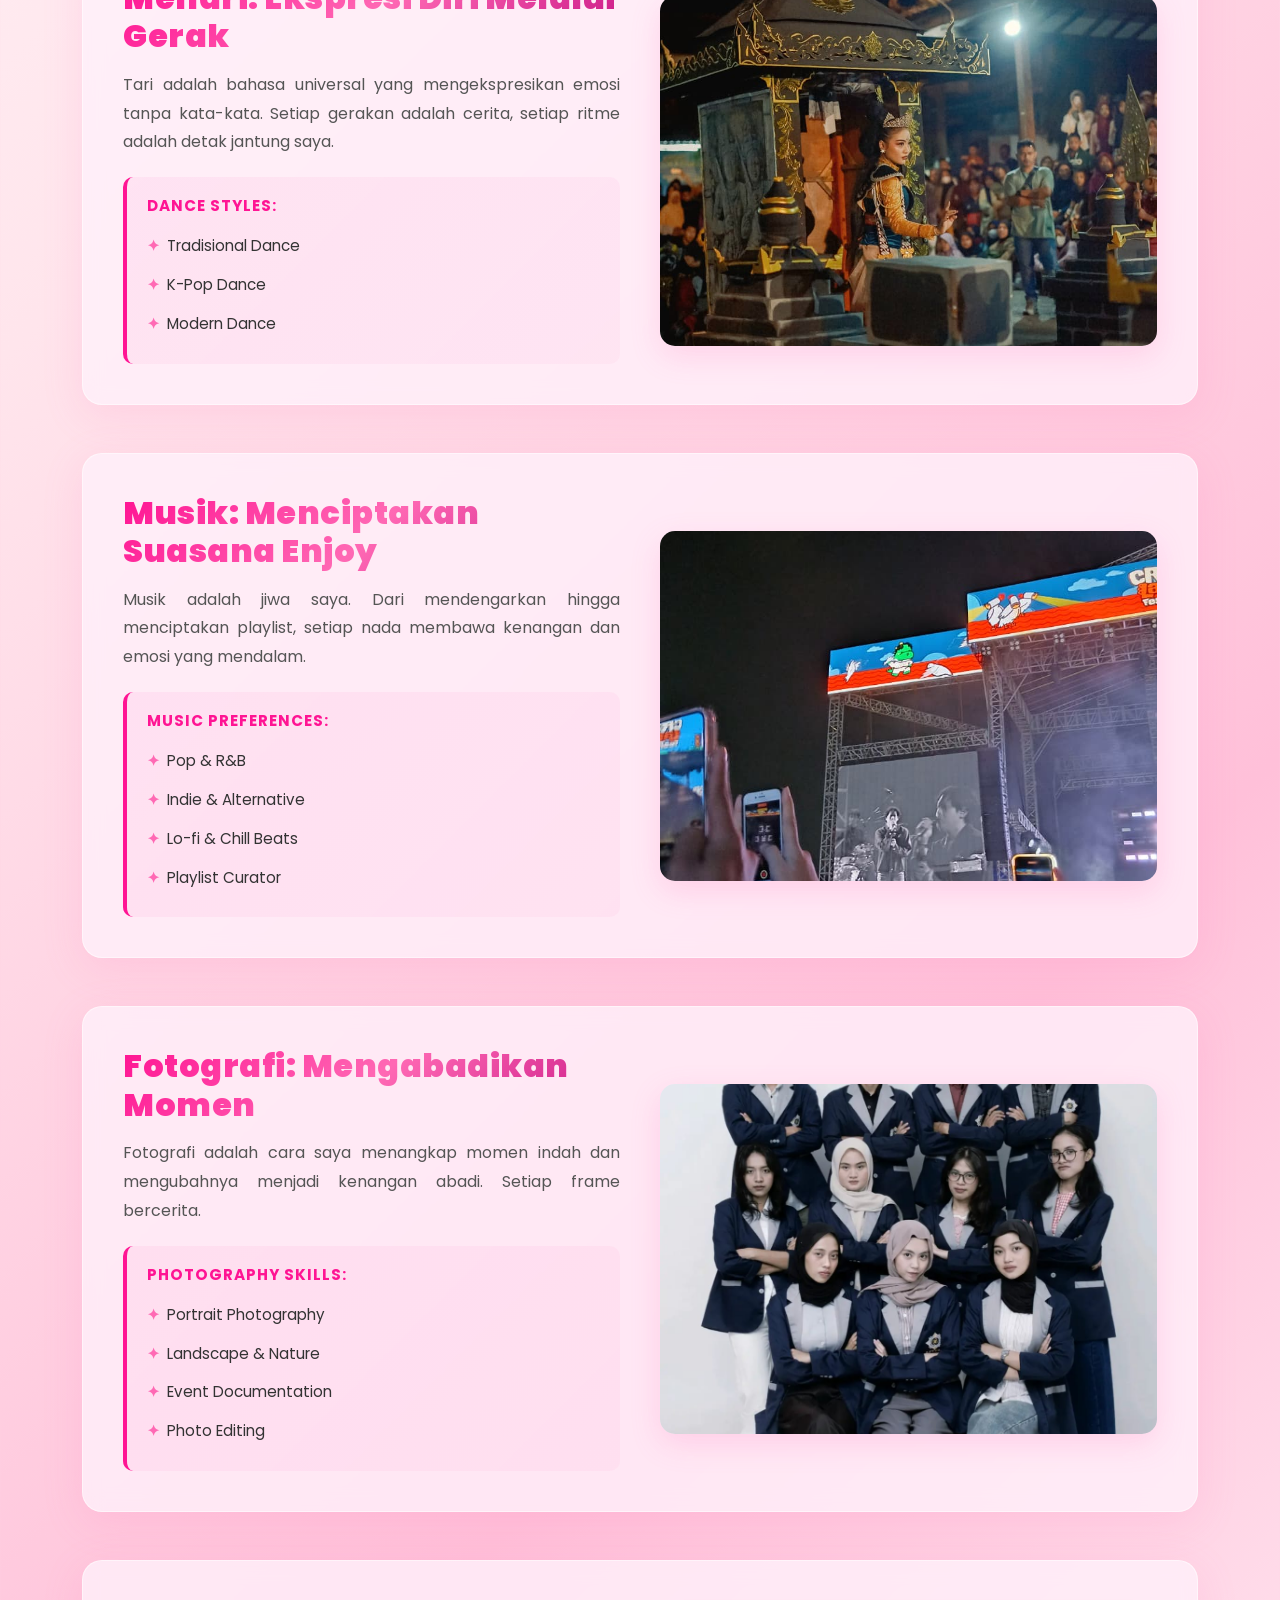
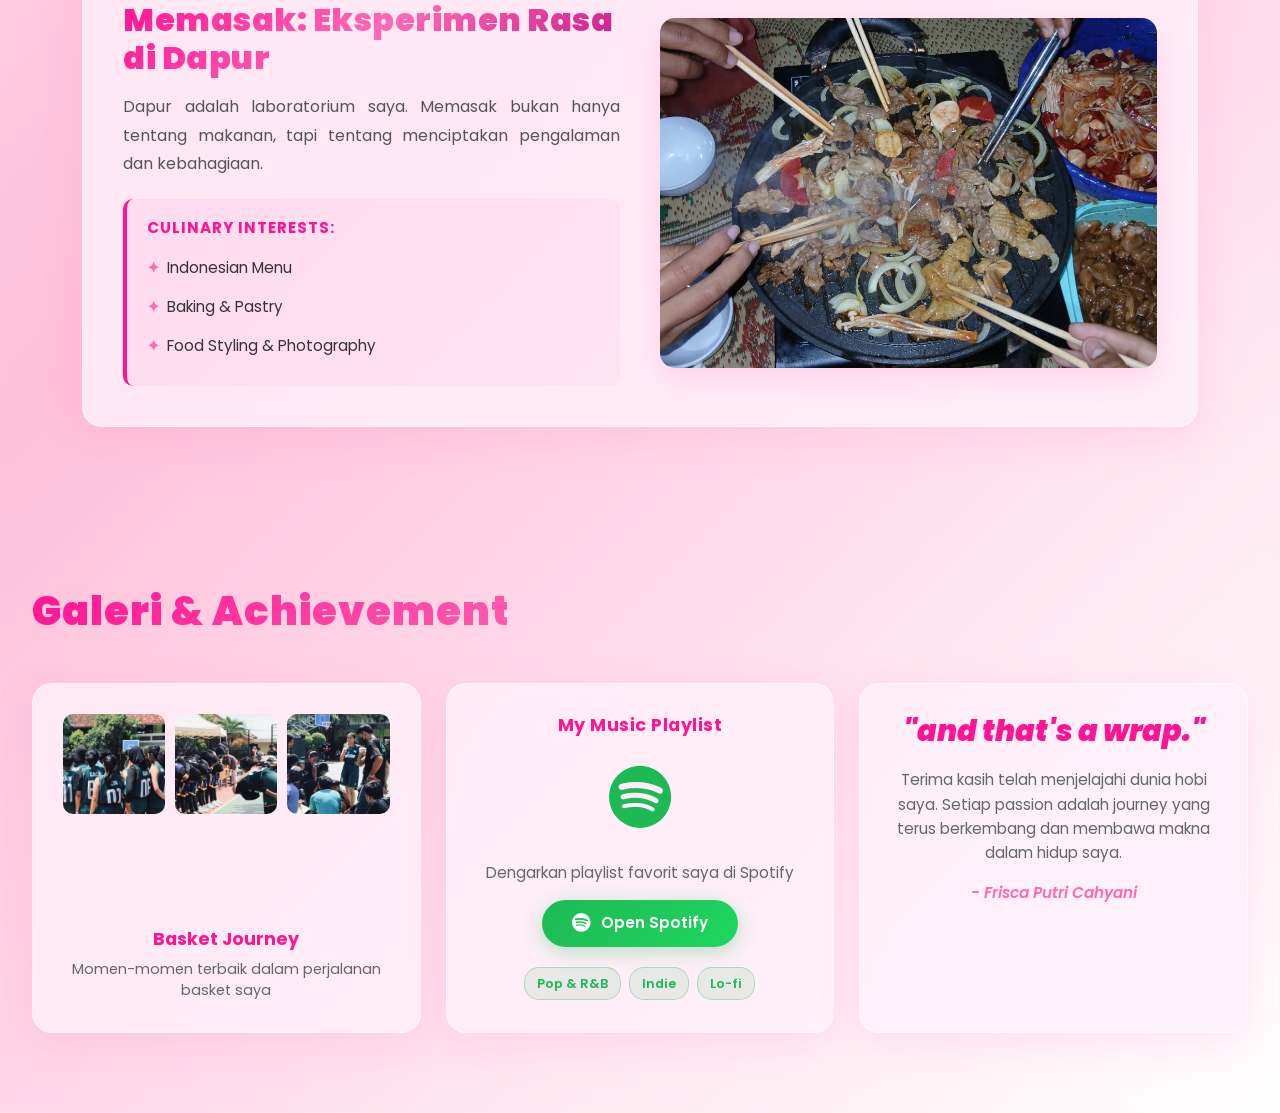
==== commit 11722950: "Update portfolio descriptions and fix image paths for consistency" ====
--- a/index.html
+++ b/index.html
@@ -77,19 +77,19 @@
                         <div class="portfolio-left">
                             <h3 class="portfolio-title">Basket: Semangat di Lapangan</h3>
                             <p class="portfolio-text">
-                                Basket bukan hanya olahraga bagi saya, tapi passion yang mengalir dalam darah. Setiap dribble, setiap tembakan, adalah ekspresi dedikasi dan semangat saya.
+                                Basket bukan hanya olahraga bagi saya, tapi passion. Setiap dribble, setiap tembakan, adalah ekspresi dedikasi dan semangat saya.
                             </p>
                             <div class="portfolio-highlights">
                                 <h5>Highlights:</h5>
                                 <ul>
                                     <li>Kecepatan & Kelincahan</li>
                                     <li>Team Work & Leadership</li>
-                                    <li>Pengalaman: 5+ Tahun</li>
-                                </ul>
-                            </div>
-                        </div>
-                        <div class="portfolio-right">
-                            <img src="/images/basket.png" alt="Basket" class="portfolio-image">
+                                    <li>Pengalaman: 3+ Tahun</li>
+                                </ul>
+                            </div>
+                        </div>
+                        <div class="portfolio-right">
+                            <img src="./images/basket.png" alt="Basket" class="portfolio-image">
                         </div>
                     </div>
                 </div>
@@ -108,10 +108,9 @@
                             <div class="portfolio-highlights">
                                 <h5>Dance Styles:</h5>
                                 <ul>
-                                    <li>Contemporary Dance</li>
-                                    <li>Hip Hop & Street Jazz</li>
+                                    <li>Tradisional Dance</li>
                                     <li>K-Pop Dance</li>
-                                    <li>Freestyle Movement</li>
+                                    <li>Modern Dance</li>
                                 </ul>
                             </div>
                         </div>
@@ -146,7 +145,7 @@
                 <div class="hobby-portfolio mb-5 portfolio-item portfolio-reverse" data-aos="fade-up">
                     <div class="portfolio-container">
                         <div class="portfolio-left">
-                            <img src="/images/foto.png" alt="Fotografi" class="portfolio-image">
+                            <img src="./images/foto.png" alt="Fotografi" class="portfolio-image">
                         </div>
                         <div class="portfolio-right">
                             <h3 class="portfolio-title">Fotografi: Mengabadikan Momen</h3>
@@ -159,7 +158,7 @@
                                     <li>Portrait Photography</li>
                                     <li>Landscape & Nature</li>
                                     <li>Event Documentation</li>
-                                    <li>Photo Editing (Lightroom, Photoshop)</li>
+                                    <li>Photo Editing</li>
                                 </ul>
                             </div>
                         </div>
@@ -177,15 +176,14 @@
                             <div class="portfolio-highlights">
                                 <h5>Culinary Interests:</h5>
                                 <ul>
-                                    <li>Indonesian Cuisine</li>
-                                    <li>Asian Fusion Cooking</li>
+                                    <li>Indonesian Menu</li>
                                     <li>Baking & Pastry</li>
                                     <li>Food Styling & Photography</li>
                                 </ul>
                             </div>
                         </div>
                         <div class="portfolio-right">
-                            <img src="/images/masak.png" alt="Memasak" class="portfolio-image">
+                            <img src="./images/masak.png" alt="Memasak" class="portfolio-image">
                         </div>
                     </div>
                 </div>
@@ -200,9 +198,9 @@
                     <div class="showcase-item showcase-item-1">
                         <div class="item-content">
                             <div class="image-grid-small">
-                                <img src="/images/basket.png" alt="Basket 1">
-                                <img src="/images/basket1.png" alt="Basket 2">
-                                <img src="/images/basket2.png" alt="Basket 3">
+                                <img src="./images/basket.png" alt="Basket 1">
+                                <img src="./images/basket1.png" alt="Basket 2">
+                                <img src="./images/basket2.png" alt="Basket 3">
                             </div>
                             <div class="item-text">
                                 <h5>Basket Journey</h5>
@@ -220,7 +218,7 @@
                                     <i class="fab fa-spotify"></i>
                                 </div>
                                 <p class="spotify-text">Dengarkan playlist favorit saya di Spotify</p>
-                                <a href="https://open.spotify.com" target="_blank" class="spotify-btn">
+                                <a href="https://open.spotify.com/playlist/2WiX3rzU2aD7P7Dd5hisJR?si=f2O5r1TJSrmbI849uC6Eig&pi=Zy-NhUwkSPW3i" target="_blank" class="spotify-btn">
                                     <i class="fab fa-spotify"></i> Open Spotify
                                 </a>
                                 <div class="music-genres">
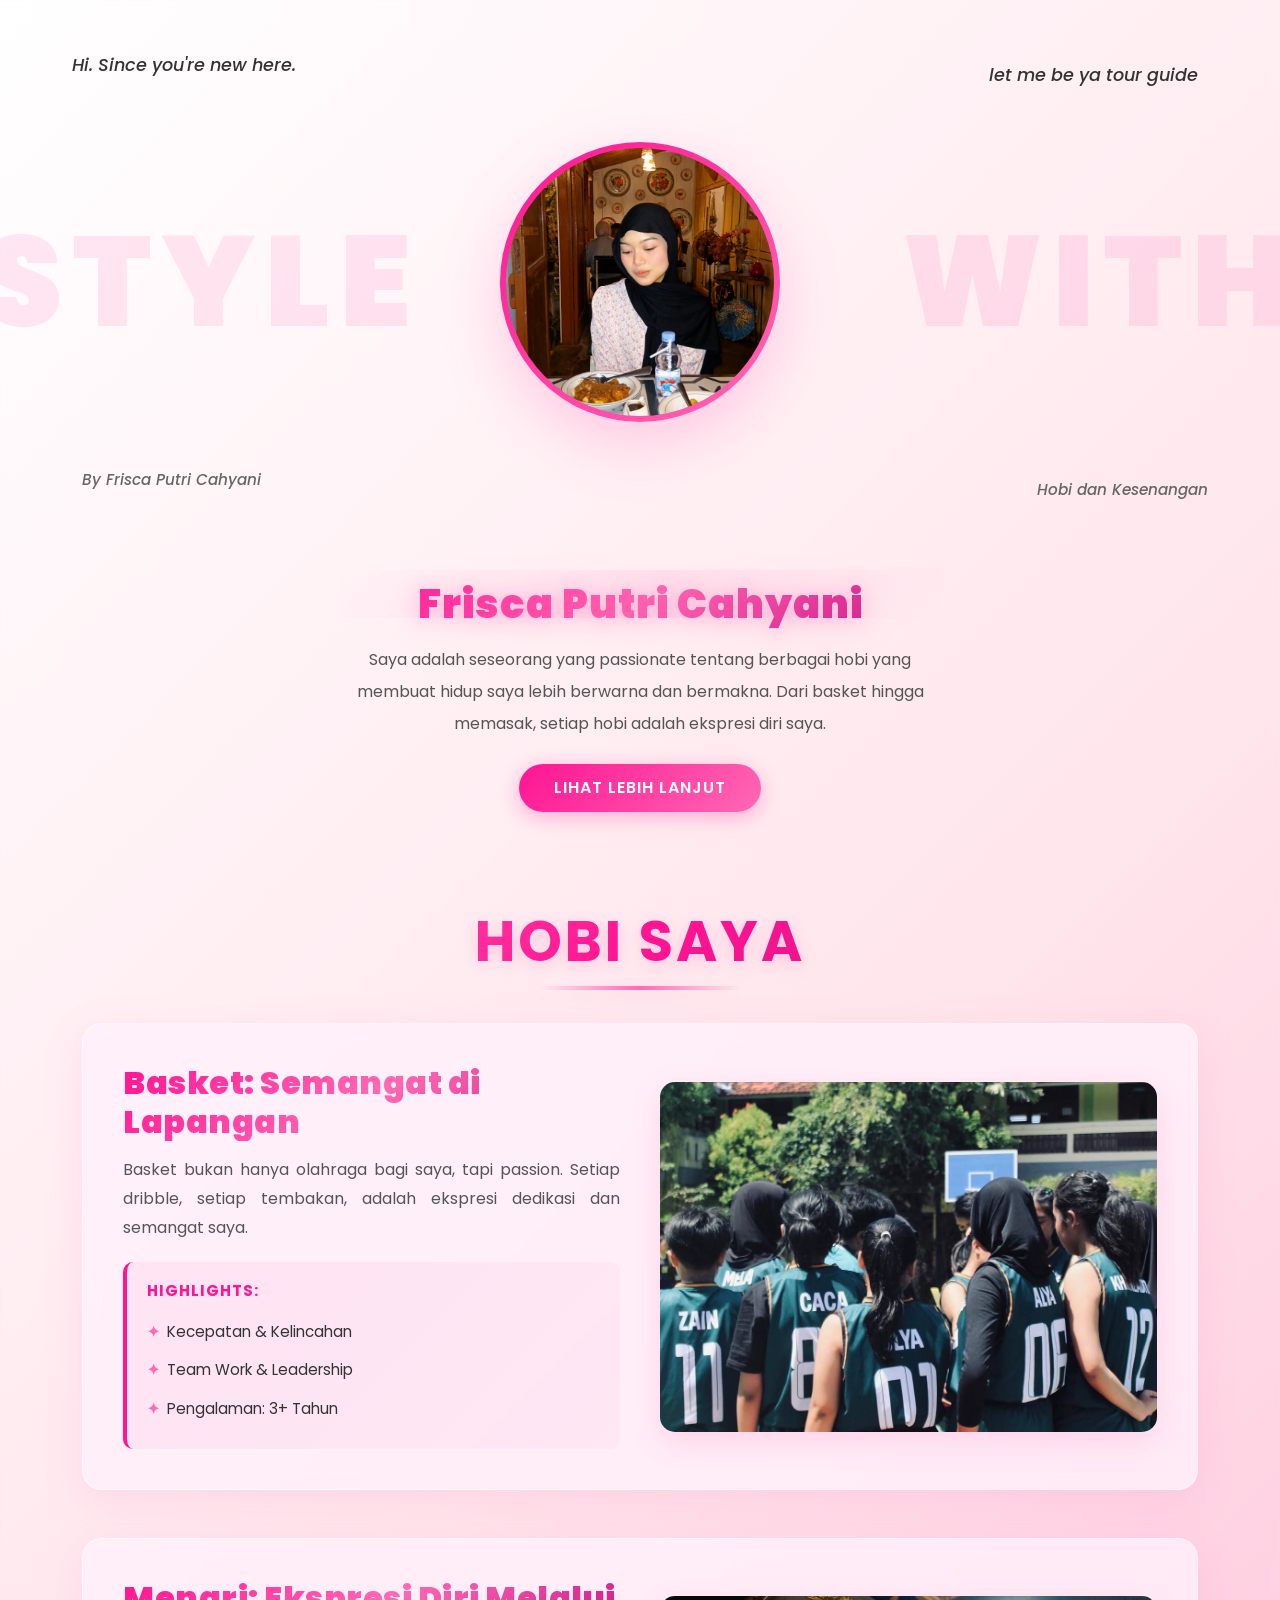
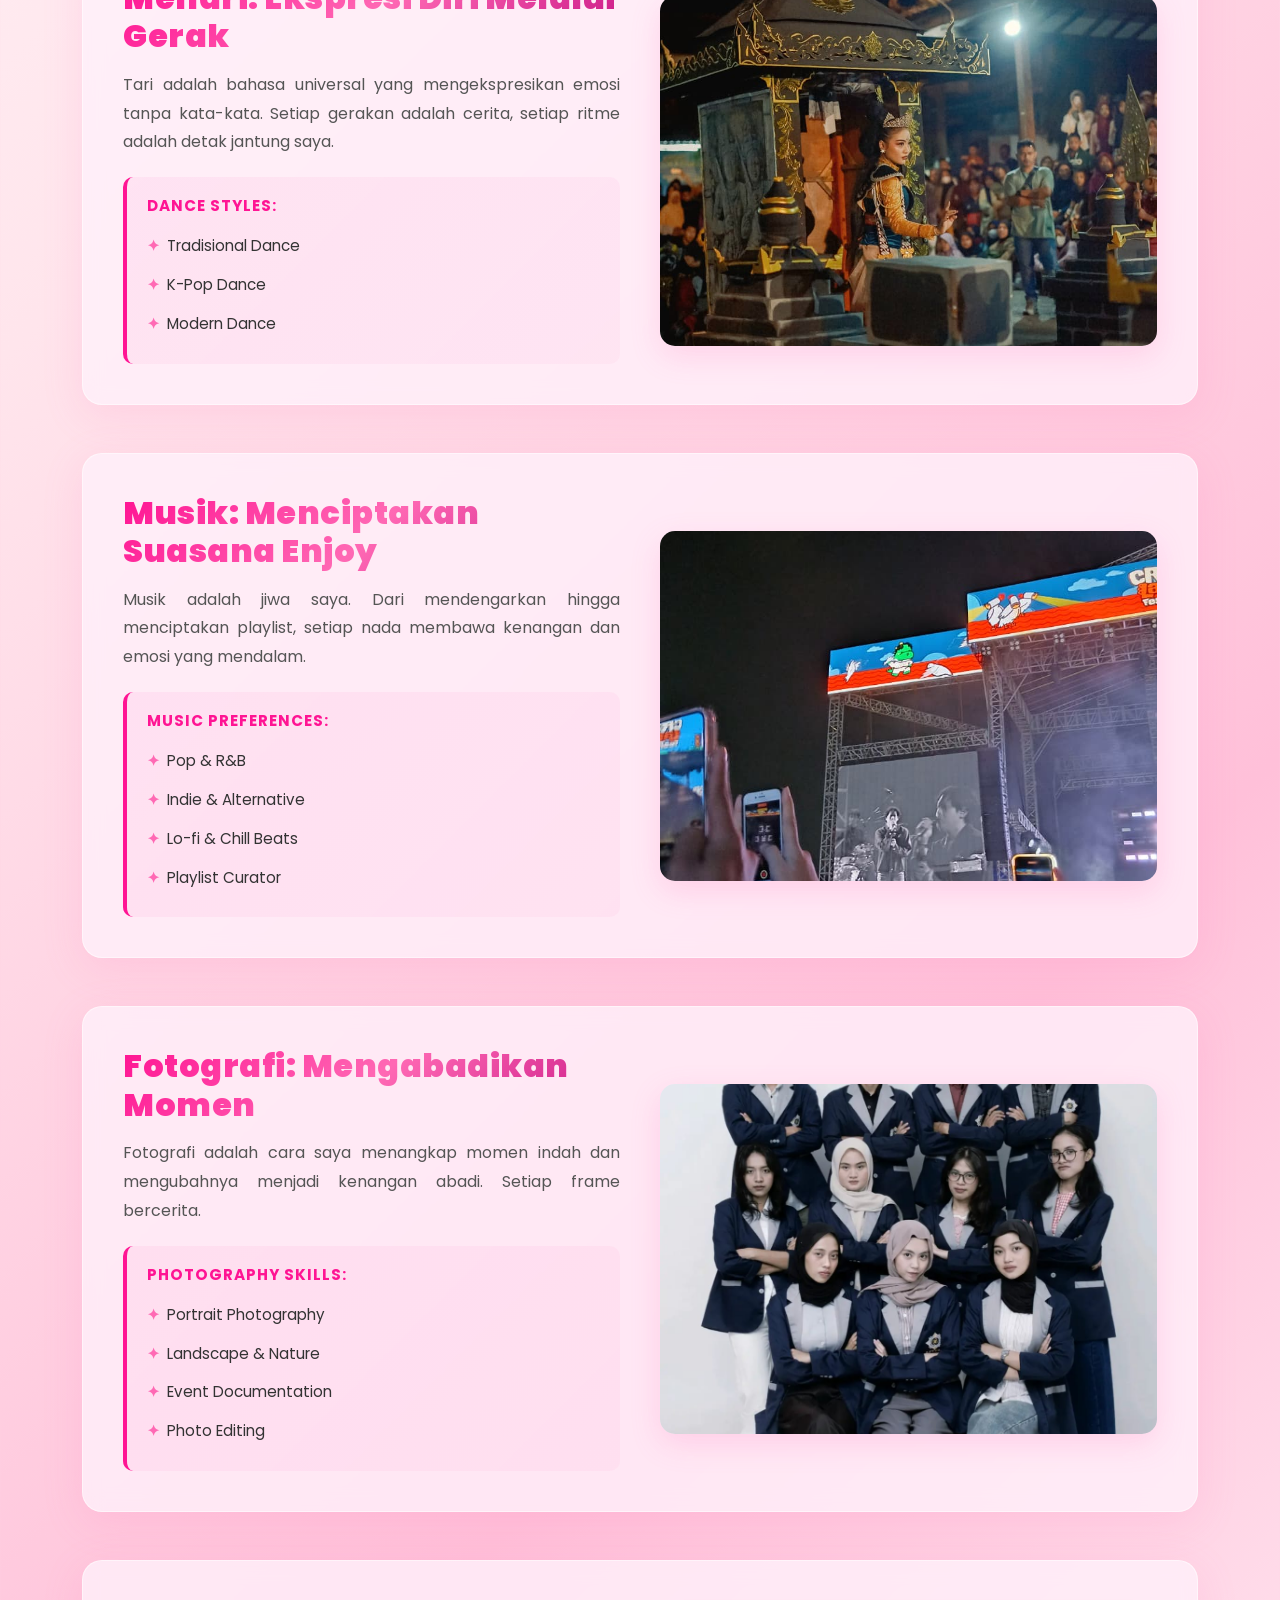
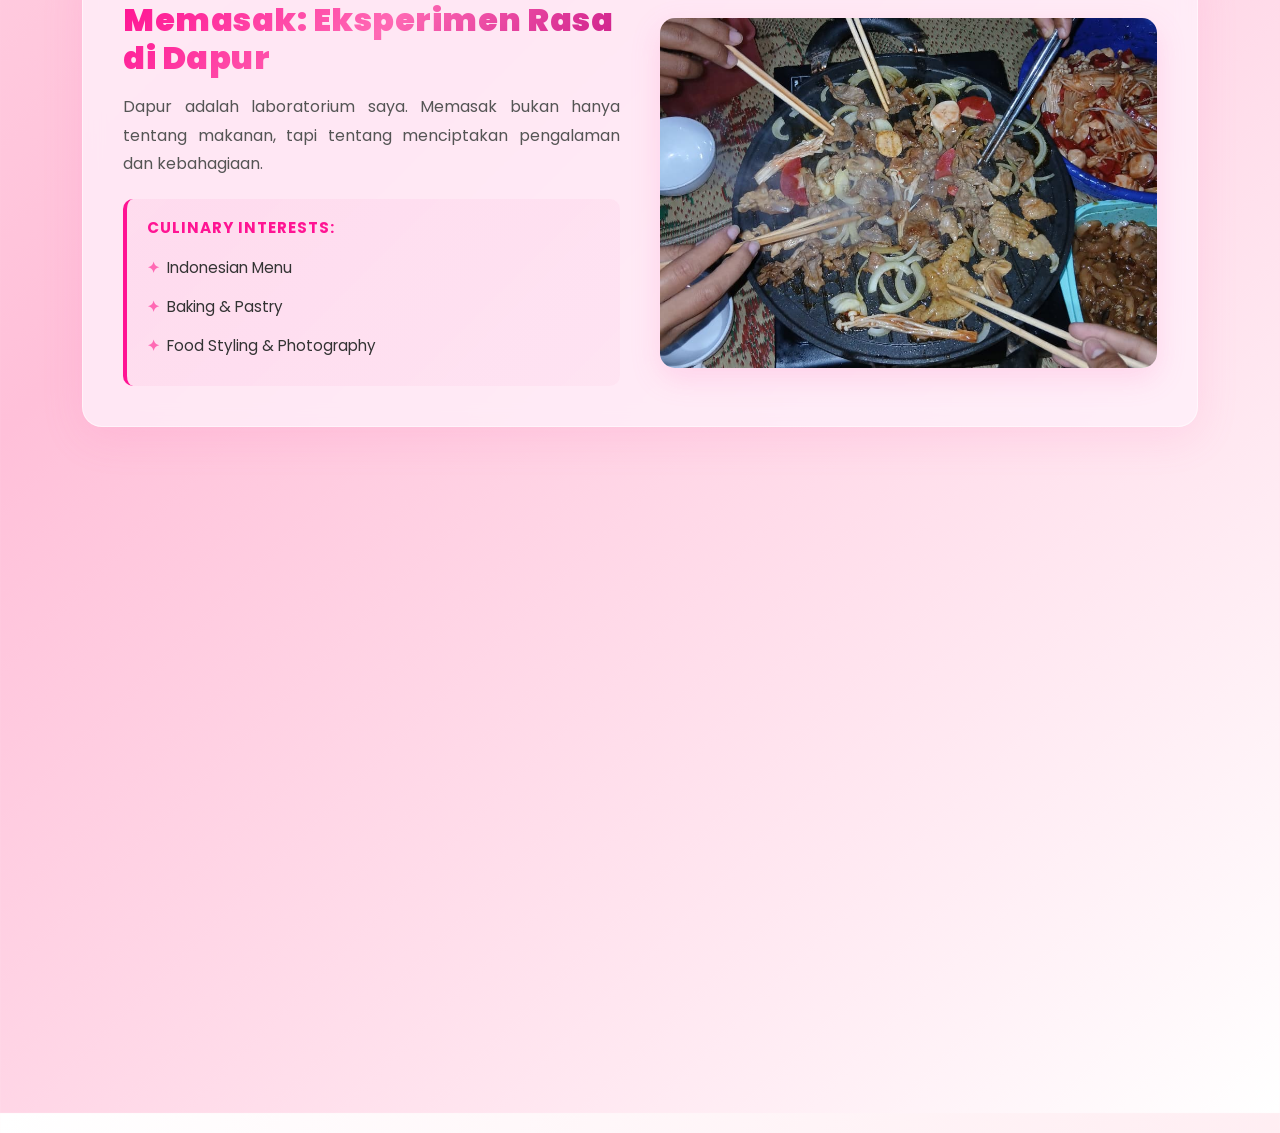
==== commit 3db24c8d: "Remove redundant "Lo-fi" genre tag from music genres section" ====
--- a/index.html
+++ b/index.html
@@ -224,7 +224,6 @@
                                 <div class="music-genres">
                                     <span class="genre-tag">Pop & R&B</span>
                                     <span class="genre-tag">Indie</span>
-                                    <span class="genre-tag">Lo-fi</span>
                                 </div>
                             </div>
                         </div>
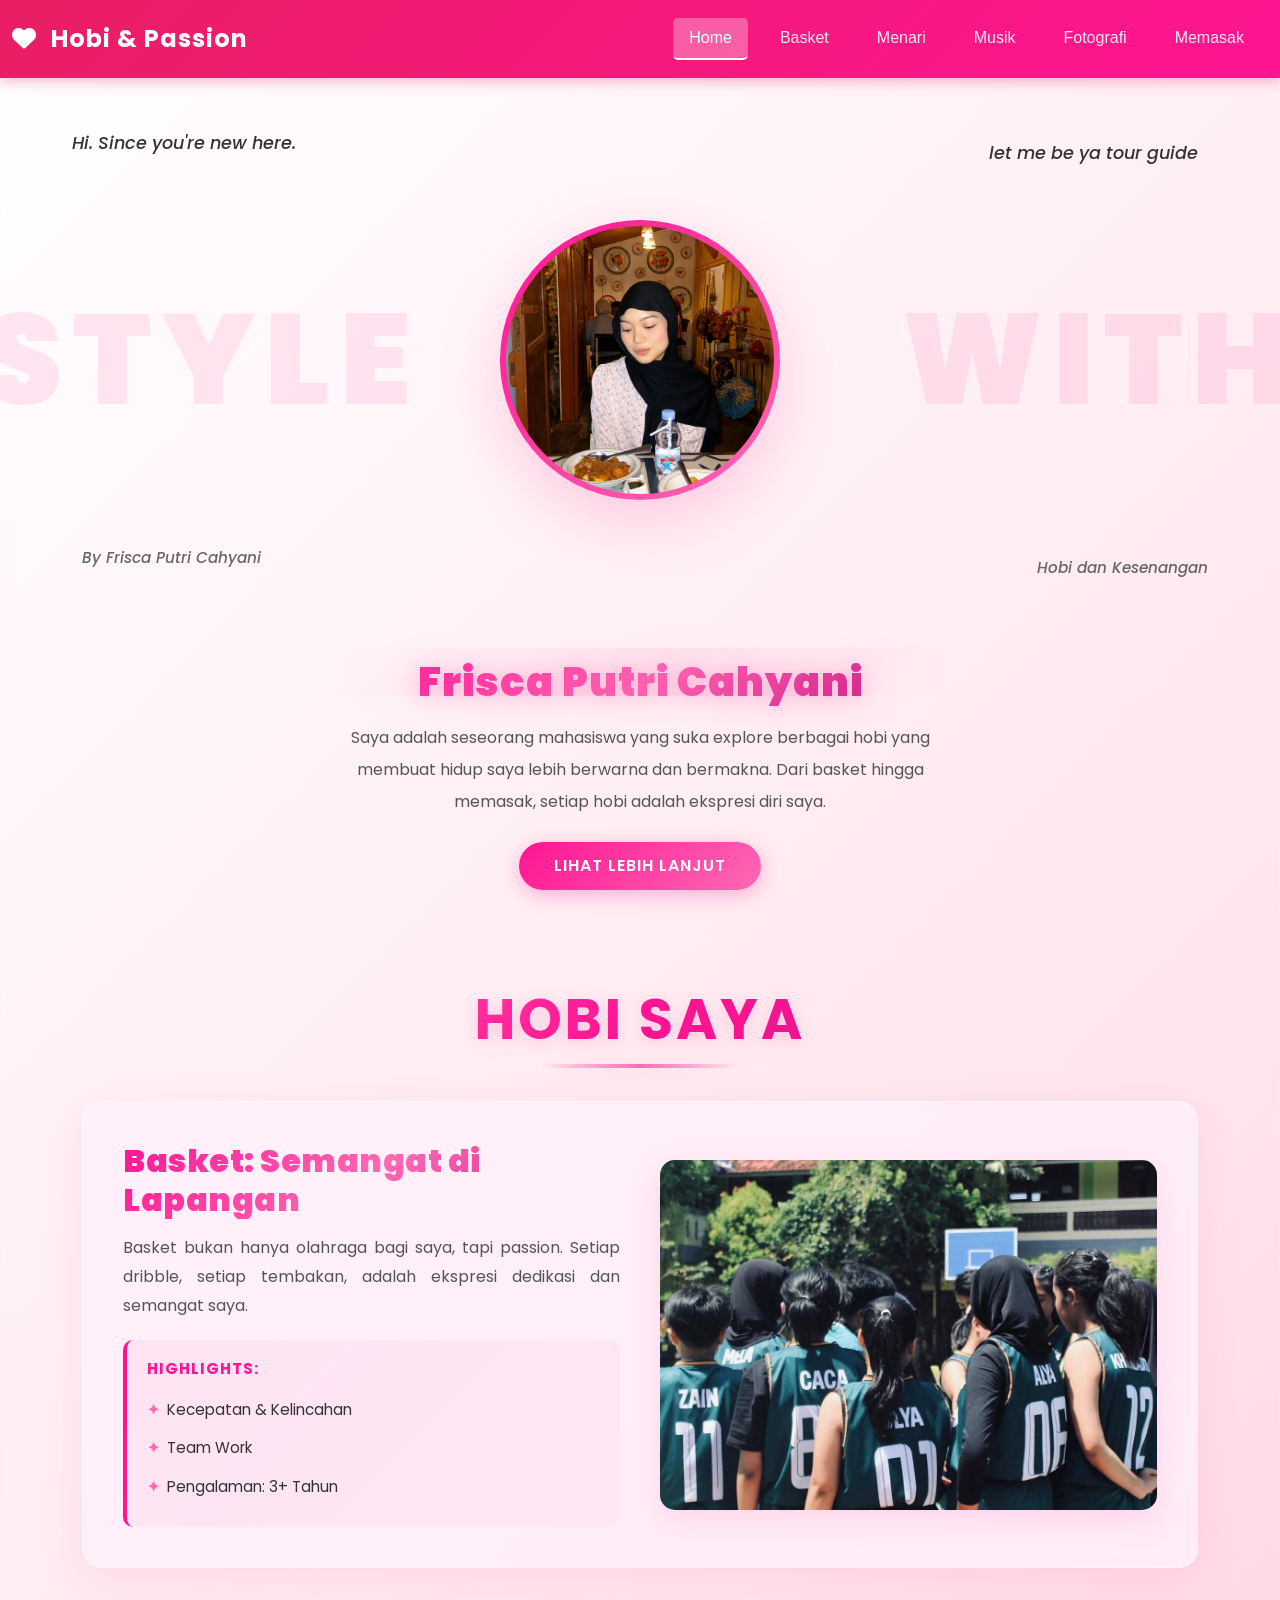
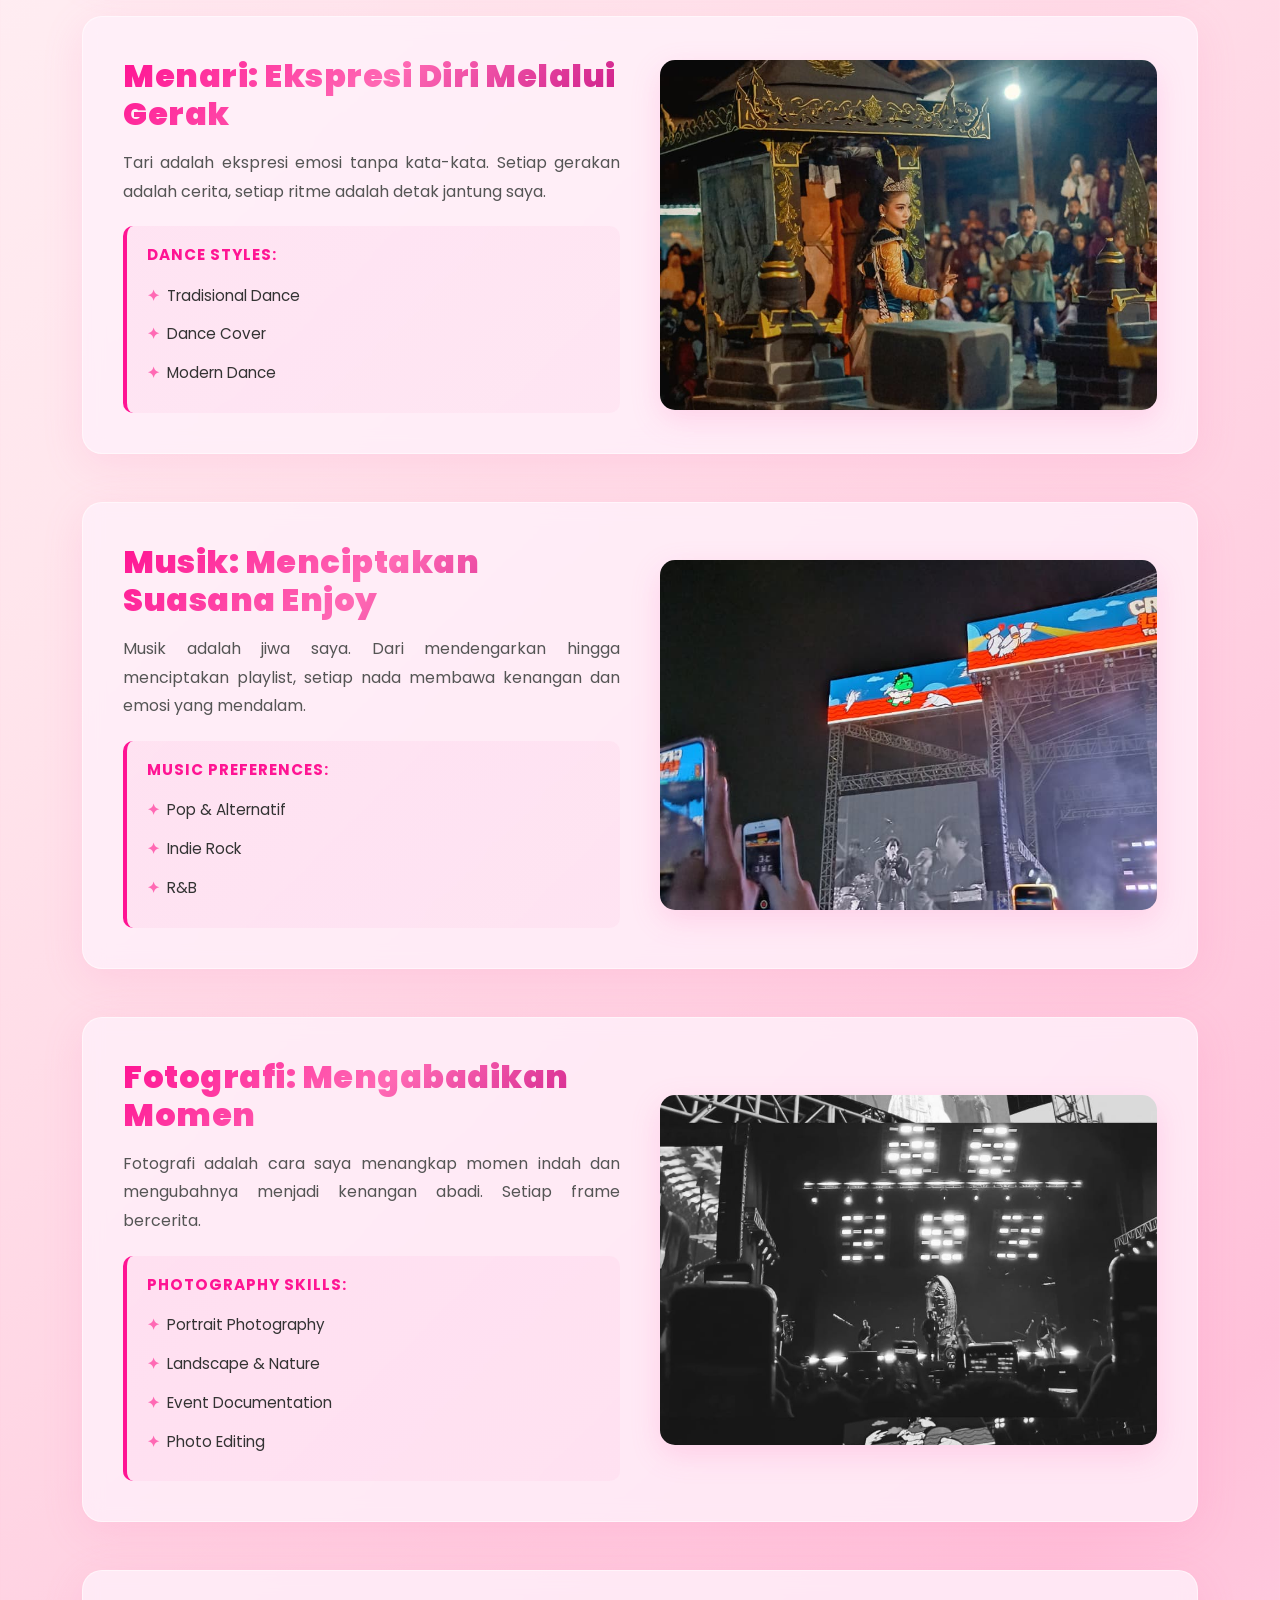
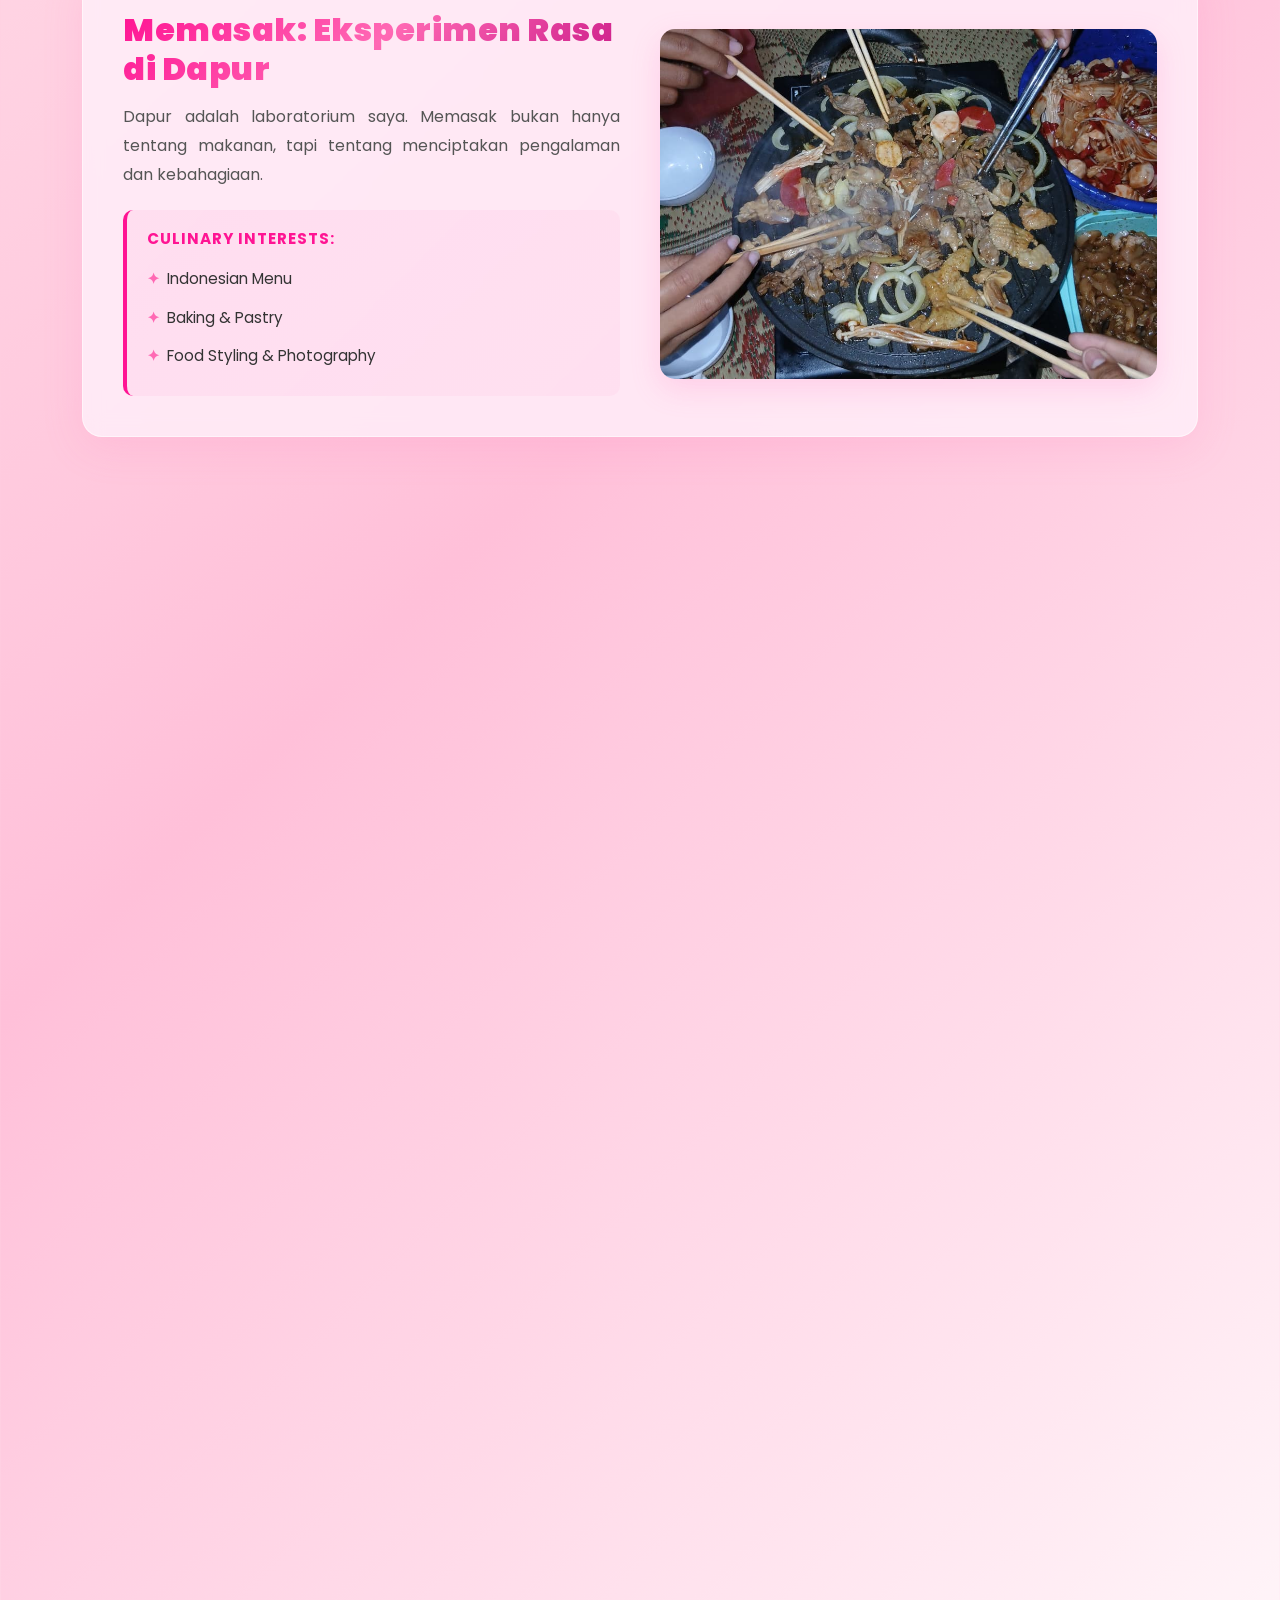
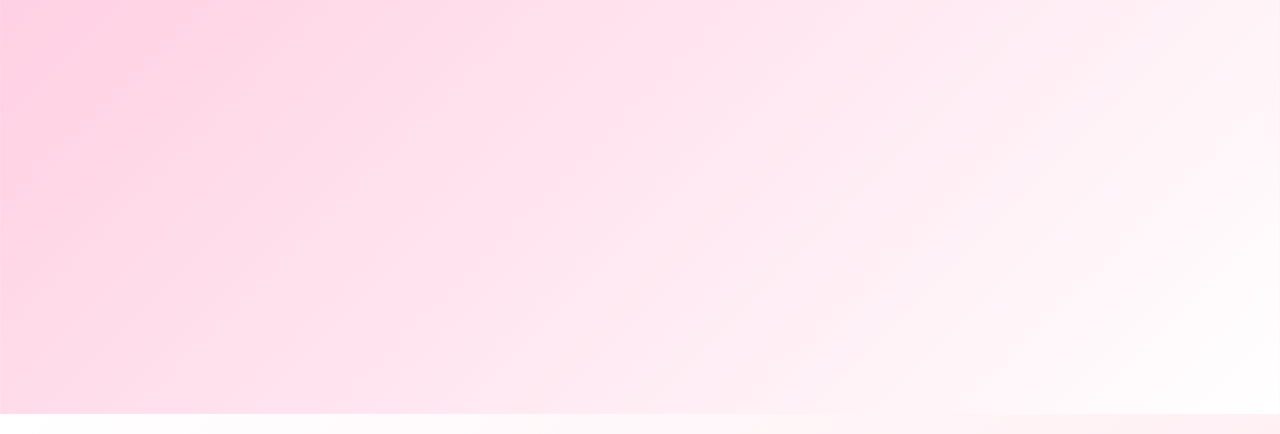
==== commit 0af4e8e4: "first commit" ====
--- a/index.html
+++ b/index.html
@@ -16,6 +16,40 @@
     <link rel="stylesheet" href="styles.css">
 </head>
 <body>
+
+    <!-- Navbar -->
+    <nav class="navbar navbar-expand-lg navbar-dark custom-navbar">
+        <div class="container-fluid">
+            <a class="navbar-brand fw-bold" href="index.html">
+                <i class="fas fa-heart"></i> Hobi & Passion
+            </a>
+            <button class="navbar-toggler" type="button" data-bs-toggle="collapse" data-bs-target="#navbarNav" aria-controls="navbarNav" aria-expanded="false" aria-label="Toggle navigation">
+                <span class="navbar-toggler-icon"></span>
+            </button>
+            <div class="collapse navbar-collapse" id="navbarNav">
+                <ul class="navbar-nav ms-auto">
+                    <li class="nav-item">
+                        <a class="nav-link active" href="index.html">Home</a>
+                    </li>
+                    <li class="nav-item">
+                        <a class="nav-link" href="basket.html">Basket</a>
+                    </li>
+                    <li class="nav-item">
+                        <a class="nav-link" href="menari.html">Menari</a>
+                    </li>
+                    <li class="nav-item">
+                        <a class="nav-link" href="musik.html">Musik</a>
+                    </li>
+                    <li class="nav-item">
+                        <a class="nav-link" href="fotografi.html">Fotografi</a>
+                    </li>
+                    <li class="nav-item">
+                        <a class="nav-link" href="memasak.html">Memasak</a>
+                    </li>
+                </ul>
+            </div>
+        </div>
+    </nav>
 
     <div class="container-fluid p-0">
         <main class="main-content p-4 p-lg-5">
@@ -60,7 +94,7 @@
                 <div class="profile-info-section text-center mt-5">
                     <h1 class="profile-name mb-3">Frisca Putri Cahyani</h1>
                     <p class="profile-description text-muted lh-lg">
-                        Saya adalah seseorang yang passionate tentang berbagai hobi yang membuat hidup saya lebih berwarna dan bermakna. Dari basket hingga memasak, setiap hobi adalah ekspresi diri saya.
+                        Saya adalah seseorang mahasiswa yang suka explore berbagai hobi yang membuat hidup saya lebih berwarna dan bermakna. Dari basket hingga memasak, setiap hobi adalah ekspresi diri saya.
                     </p>
                     <div class="mt-4">
                         <button class="btn btn-custom">LIHAT LEBIH LANJUT</button>
@@ -83,7 +117,7 @@
                                 <h5>Highlights:</h5>
                                 <ul>
                                     <li>Kecepatan & Kelincahan</li>
-                                    <li>Team Work & Leadership</li>
+                                    <li>Team Work</li>
                                     <li>Pengalaman: 3+ Tahun</li>
                                 </ul>
                             </div>
@@ -103,13 +137,13 @@
                         <div class="portfolio-right">
                             <h3 class="portfolio-title">Menari: Ekspresi Diri Melalui Gerak</h3>
                             <p class="portfolio-text">
-                                Tari adalah bahasa universal yang mengekspresikan emosi tanpa kata-kata. Setiap gerakan adalah cerita, setiap ritme adalah detak jantung saya.
+                                Tari adalah ekspresi emosi tanpa kata-kata. Setiap gerakan adalah cerita, setiap ritme adalah detak jantung saya.
                             </p>
                             <div class="portfolio-highlights">
                                 <h5>Dance Styles:</h5>
                                 <ul>
                                     <li>Tradisional Dance</li>
-                                    <li>K-Pop Dance</li>
+                                    <li>Dance Cover</li>
                                     <li>Modern Dance</li>
                                 </ul>
                             </div>
@@ -128,10 +162,9 @@
                             <div class="portfolio-highlights">
                                 <h5>Music Preferences:</h5>
                                 <ul>
-                                    <li>Pop & R&B</li>
-                                    <li>Indie & Alternative</li>
-                                    <li>Lo-fi & Chill Beats</li>
-                                    <li>Playlist Curator</li>
+                                    <li>Pop & Alternatif</li>
+                                    <li>Indie Rock</li>
+                                    <li>R&B</li>
                                 </ul>
                             </div>
                         </div>
@@ -184,6 +217,46 @@
                         </div>
                         <div class="portfolio-right">
                             <img src="./images/masak.png" alt="Memasak" class="portfolio-image">
+                        </div>
+                    </div>
+                </div>
+            </div>
+
+            <!-- Social Media QR Code Section -->
+            <div class="container py-5 qr-section" data-aos="fade-up">
+                <h2 class="text-center fw-bold hobi-heading mb-5">IKUTI SAYA DI MEDIA SOSIAL</h2>
+                <div class="row justify-content-center">
+                    <!-- Instagram QR Code -->
+                    <div class="col-lg-4 col-md-6 mb-4">
+                        <div class="qr-card">
+                            <div class="qr-header">
+                                <i class="fab fa-instagram"></i>
+                                <h5>Instagram</h5>
+                            </div>
+                            <div class="qr-code-container">
+                                <img src="https://api.qrserver.com/v1/create-qr-code/?size=250x250&data=https://instagram.com" alt="Instagram QR Code" class="qr-code-img">
+                            </div>
+                            <p class="qr-description">Scan atau klik untuk mengikuti akun Instagram saya</p>
+                            <a href="https://www.instagram.com/friscaaap__?igsh=NWxqeTVjaDdrMzBq" target="_blank" class="qr-link-btn">
+                                <i class="fab fa-instagram"></i> Kunjungi Instagram
+                            </a>
+                        </div>
+                    </div>
+
+                    <!-- LinkedIn QR Code -->
+                    <div class="col-lg-4 col-md-6 mb-4">
+                        <div class="qr-card">
+                            <div class="qr-header">
+                                <i class="fab fa-linkedin"></i>
+                                <h5>LinkedIn</h5>
+                            </div>
+                            <div class="qr-code-container">
+                                <img src="https://api.qrserver.com/v1/create-qr-code/?size=250x250&data=https://linkedin.com" alt="LinkedIn QR Code" class="qr-code-img">
+                            </div>
+                            <p class="qr-description">Scan atau klik untuk menghubungi saya di LinkedIn</p>
+                            <a href="https://www.linkedin.com/in/frisca-putri-cahyani-644b67320?utm_source=share&utm_campaign=share_via&utm_content=profile&utm_medium=android_app" target="_blank" class="qr-link-btn">
+                                <i class="fab fa-linkedin"></i> Kunjungi LinkedIn
+                            </a>
                         </div>
                     </div>
                 </div>
--- a/styles.css
+++ b/styles.css
@@ -1,6 +1,52 @@
 body {
     background-color: #36454F; /* Dark Blue/Charcoal Background */
     font-family: 'Poppins', sans-serif;
+}
+
+/* Navbar Styling */
+.custom-navbar {
+    background: linear-gradient(135deg, #E91E63 0%, #FF1493 100%);
+    box-shadow: 0 4px 12px rgba(233, 30, 99, 0.3);
+    padding: 1rem 0;
+    position: sticky;
+    top: 0;
+    z-index: 1000;
+}
+
+.custom-navbar .navbar-brand {
+    font-size: 1.5rem;
+    color: white !important;
+    letter-spacing: 1px;
+    transition: transform 0.3s ease;
+}
+
+.custom-navbar .navbar-brand:hover {
+    transform: scale(1.05);
+}
+
+.custom-navbar .navbar-brand i {
+    margin-right: 0.5rem;
+}
+
+.custom-navbar .nav-link {
+    color: rgba(255, 255, 255, 0.9) !important;
+    font-weight: 500;
+    margin: 0 0.5rem;
+    padding: 0.5rem 1rem !important;
+    border-radius: 5px;
+    transition: all 0.3s ease;
+    position: relative;
+}
+
+.custom-navbar .nav-link:hover {
+    color: white !important;
+    background-color: rgba(255, 255, 255, 0.2);
+}
+
+.custom-navbar .nav-link.active {
+    color: white !important;
+    background-color: rgba(255, 255, 255, 0.3);
+    border-bottom: 2px solid white;
 }
 
 .main-content {
@@ -959,4 +1005,326 @@
     .text-grid {
         grid-template-columns: 1fr;
     }
+}
+
+/* QR Code Section Styling */
+.qr-section {
+    background: rgba(255, 255, 255, 0.05);
+    border-radius: 20px;
+    padding: 3rem 2rem;
+    margin: 3rem 0;
+}
+
+.qr-card {
+    background: rgba(255, 255, 255, 0.08);
+    border: 2px solid rgba(255, 255, 255, 0.15);
+    border-radius: 20px;
+    padding: 2rem;
+    text-align: center;
+    transition: all 0.3s ease;
+    backdrop-filter: blur(10px);
+    box-shadow: 0 8px 32px rgba(0, 0, 0, 0.1);
+}
+
+.qr-card:hover {
+    transform: translateY(-10px);
+    border-color: rgba(255, 255, 255, 0.3);
+    box-shadow: 0 12px 40px rgba(0, 0, 0, 0.2);
+}
+
+.qr-header {
+    display: flex;
+    flex-direction: column;
+    align-items: center;
+    gap: 1rem;
+    margin-bottom: 1.5rem;
+}
+
+.qr-header i {
+    font-size: 2.5rem;
+    color: #00bcd4;
+    transition: all 0.3s ease;
+}
+
+.qr-card:hover .qr-header i {
+    color: #00d9ff;
+    transform: scale(1.1);
+}
+
+.qr-header h5 {
+    font-size: 1.5rem;
+    font-weight: 700;
+    color: #ffffff;
+    margin: 0;
+}
+
+.qr-code-container {
+    margin: 1.5rem 0;
+    display: flex;
+    justify-content: center;
+    align-items: center;
+    background: rgba(255, 255, 255, 0.9);
+    padding: 1rem;
+    border-radius: 15px;
+}
+
+.qr-code-img {
+    width: 250px;
+    height: 250px;
+    object-fit: contain;
+    transition: all 0.3s ease;
+}
+
+.qr-card:hover .qr-code-img {
+    transform: scale(1.05);
+}
+
+.qr-description {
+    color: #b0bec5;
+    font-size: 0.9rem;
+    margin: 1rem 0;
+}
+
+.qr-link-btn {
+    display: inline-block;
+    background: linear-gradient(135deg, #00bcd4 0%, #0097a7 100%);
+    color: white;
+    padding: 0.8rem 1.5rem;
+    border-radius: 10px;
+    text-decoration: none;
+    transition: all 0.3s ease;
+    font-weight: 600;
+    margin-top: 1rem;
+}
+
+.qr-link-btn:hover {
+    background: linear-gradient(135deg, #00d9ff 0%, #0097a7 100%);
+    transform: scale(1.05);
+    color: white;
+    box-shadow: 0 5px 15px rgba(0, 188, 212, 0.4);
+}
+
+.qr-link-btn i {
+    margin-right: 0.5rem;
+}
+
+/* Mobile Responsiveness for QR Section */
+@media (max-width: 768px) {
+    .qr-section {
+        padding: 2rem 1rem;
+    }
+
+    .qr-card {
+        padding: 1.5rem;
+    }
+
+    .qr-code-container {
+        padding: 0.8rem;
+    }
+
+    .qr-code-img {
+        width: 200px;
+        height: 200px;
+    }
+
+    .qr-header i {
+        font-size: 2rem;
+    }
+
+    .qr-header h5 {
+        font-size: 1.2rem;
+    }
+}
+
+/* Hobby Individual Page Styling */
+.hobby-page {
+    color: white;
+}
+
+.hobby-page h1 {
+    font-size: 2.5rem;
+    font-weight: 700;
+    margin-bottom: 2rem;
+    text-align: center;
+    background: linear-gradient(135deg, #E91E63, #FF1493);
+    -webkit-background-clip: text;
+    -webkit-text-fill-color: transparent;
+    background-clip: text;
+}
+
+.hobby-page h3 {
+    color: #E91E63;
+    font-weight: 600;
+}
+
+.hobby-page h4 {
+    color: #FF1493;
+    font-weight: 600;
+    text-align: center;
+}
+
+.hobby-page h5 {
+    color: #E91E63;
+    font-weight: 600;
+}
+
+.hobby-page p {
+    color: #333333;
+    line-height: 1.8;
+    font-weight: 500;
+}
+
+.skill-list {
+    list-style: none;
+    padding: 0;
+}
+
+.skill-list li {
+    padding: 0.75rem 0;
+    padding-left: 2rem;
+    position: relative;
+    color: #444444;
+    border-bottom: 1px solid rgba(255, 255, 255, 0.1);
+    font-weight: 500;
+}
+
+.skill-list li strong {
+    color: #E91E63;
+    font-weight: 700;
+}
+
+.skill-list li:last-child {
+    border-bottom: none;
+}
+
+.skill-list li:before {
+    content: "✓";
+    position: absolute;
+    left: 0;
+    color: #E91E63;
+    font-weight: bold;
+    font-size: 1.2rem;
+}
+
+.gallery-img {
+    width: 100%;
+    aspect-ratio: 1 / 1;
+    object-fit: cover;
+    object-position: center;
+    transition: transform 0.3s ease, box-shadow 0.3s ease;
+    display: block;
+}
+
+.gallery-img:hover {
+    transform: scale(1.05);
+    box-shadow: 0 10px 30px rgba(233, 30, 99, 0.4);
+}
+
+.row.g-0 {
+    margin-left: 0 !important;
+    margin-right: 0 !important;
+    max-width: 800px;
+    margin: 0 auto !important;
+}
+
+.row.g-0 > [class*="col-"] {
+    padding-right: 0 !important;
+    padding-left: 0 !important;
+}
+
+.gallery-placeholder {
+    background: linear-gradient(135deg, rgba(233, 30, 99, 0.2), rgba(255, 20, 147, 0.2));
+    border: 2px dashed #E91E63;
+    border-radius: 10px;
+    padding: 3rem;
+    text-align: center;
+    color: #B0BEC5;
+    display: flex;
+    flex-direction: column;
+    justify-content: center;
+    align-items: center;
+    min-height: 300px;
+}
+
+.gallery-placeholder i {
+    font-size: 2rem;
+    margin-bottom: 1rem;
+    color: #E91E63;
+}
+
+.gallery-placeholder-tall {
+    background: linear-gradient(135deg, rgba(233, 30, 99, 0.2), rgba(255, 20, 147, 0.2));
+    border: 2px dashed #E91E63;
+    padding: 0;
+    text-align: center;
+    color: #B0BEC5;
+    display: flex;
+    flex-direction: column;
+    justify-content: center;
+    align-items: center;
+    width: 100%;
+    aspect-ratio: 1 / 1;
+}
+
+.gallery-placeholder-tall i {
+    font-size: 2.5rem;
+    margin-bottom: 1rem;
+    color: #E91E63;
+}
+
+.gallery-placeholder-tall p {
+    color: #B0BEC5;
+    margin: 0;
+}
+
+.spotify-card {
+    background: linear-gradient(135deg, rgba(29, 185, 84, 0.1), rgba(233, 30, 99, 0.1));
+    border: 2px solid rgba(29, 185, 84, 0.3);
+    box-shadow: 0 8px 32px rgba(0, 0, 0, 0.3);
+}
+
+.spotify-card h5 {
+    color: white;
+    margin-top: 1rem;
+}
+
+.spotify-card p {
+    color: #b0bec5;
+}
+
+.spotify-btn-large {
+    display: inline-block;
+    background: linear-gradient(135deg, #1DB954 0%, #1ed760 100%);
+    color: white;
+    padding: 1.2rem 3rem;
+    border-radius: 50px;
+    text-decoration: none;
+    transition: all 0.3s ease;
+    font-weight: 700;
+    font-size: 1.1rem;
+    box-shadow: 0 8px 25px rgba(29, 185, 84, 0.4);
+}
+
+.spotify-btn-large:hover {
+    transform: translateY(-3px);
+    box-shadow: 0 12px 35px rgba(29, 185, 84, 0.6);
+    color: white;
+}
+
+.spotify-btn-large i {
+    margin-right: 0.8rem;
+}
+
+@media (max-width: 768px) {
+    .hobby-page h1 {
+        font-size: 1.8rem;
+    }
+
+    .hobby-page {
+        padding: 1rem;
+    }
+
+    .skill-list li {
+        font-size: 0.95rem;
+    }
 }
